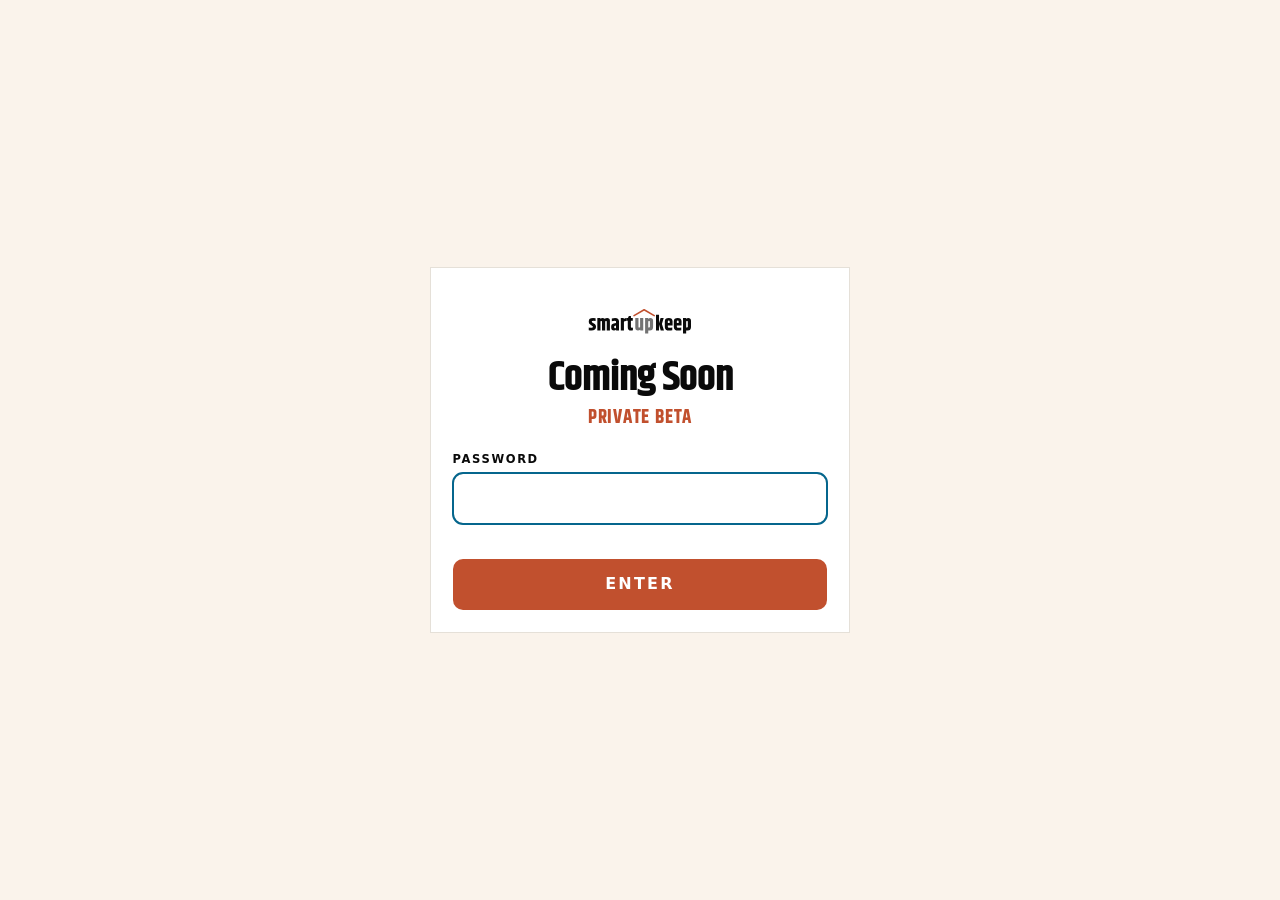
==== index.html @ 94b96598 "Home v2: bigger logo and hero thumb, search removed (future My Home), Welcome Offer pill on selected" ====
<!doctype html>
<html lang="en">
<head>
<link rel="apple-touch-icon" href="./apple-touch-icon.png?v=1"><link rel="icon" type="image/png" sizes="192x192" href="./icon-192.png?v=1"><link rel="manifest" href="./manifest.webmanifest?v=1"><meta name="apple-mobile-web-app-title" content="Upkeep"><meta name="apple-mobile-web-app-capable" content="yes"><meta name="mobile-web-app-capable" content="yes"><meta name="apple-mobile-web-app-status-bar-style" content="default"><meta name="theme-color" content="#FFFFFF">
<meta charset="utf-8">
<script src="pricing-config.js?v=c21"></script><script src="gate.js?v=gate7"></script>
<noscript><style>body>*{display:none!important}</style></noscript>
<meta name="viewport" content="width=device-width, initial-scale=1, viewport-fit=cover">
<meta name="color-scheme" content="light only">
<meta name="robots" content="noindex,nofollow">
<meta property="og:title" content="Smart Upkeep - Private Beta">
<meta property="og:description" content="Smart Upkeep - Private Beta">
<meta property="og:image" content="assets/A-roof-chevron.svg?v=c6">
<meta property="og:type" content="website">
<meta name="twitter:card" content="summary">
<meta name="twitter:title" content="Smart Upkeep - Private Beta">
<meta name="twitter:description" content="Smart Upkeep - Private Beta">
<title>Review Build · Smart Upkeep - Private Beta</title>
<meta name="description" content="Smart Upkeep - Private Beta">
<link rel="preconnect" href="https://fonts.googleapis.com"><link rel="preconnect" href="https://fonts.gstatic.com" crossorigin>
<link href="https://fonts.googleapis.com/css2?family=Hind:wght@400;500;600&family=Khand:wght@500;600;700&display=swap" rel="stylesheet">
<link rel="stylesheet" href="assets/brand-tokens.css?v=v2b">
<link rel="stylesheet" href="styles.css?v=h2">
</head>
<body>
<header class="topbar"><span class="dash-back" aria-hidden="true"></span>
  <a href="#" class="brand mw-hover" id="logoHome" aria-label="Smart Upkeep home"><img src="assets/A-roof-chevron.svg?v=c6" alt="Smart Upkeep"></a>
  <span class="top-share"><span id="shareMsg" class="share-msg" role="status"></span><button id="shareBtn" class="btn btn-outline btn-share mw-hover" type="button">Share</button></span>
</header>
<main id="app" tabindex="-1"></main>
<footer class="foot">
</footer>

<div id="videoModal" class="modal" role="dialog" aria-modal="true" aria-label="Smart Upkeep explainer video" hidden>
  <div class="modal-inner">
    <button id="videoClose" class="modal-x mw-hover" type="button" aria-label="Close video">&times;</button>
    <video id="explainer" playsinline muted preload="metadata"></video>
    <p id="videoStartAt" class="start-at video-start-at">Membership Starting at $99/Month</p>
    <div class="modal-actions">
      <button id="unmuteBtn" class="btn btn-outline mw-hover" type="button">Unmute</button>
      <button id="skipBtn" class="btn btn-primary mw-hover" type="button">Skip Video</button>
    </div>
  </div>
</div>
<script src="icons.js?v=c7"></script>
<script src="submit.js?v=r1"></script><script src="app.js?v=h2"></script>
<script src="ptr.js" defer></script>
</body>
</html>
---- assets/brand-tokens.css ----
/* Smart Upkeep brand tokens (V.2: Deck 4 pure white base, one small accent per screen) — Style Swipe rebrand (Oct 12 2026)
   Tags: clear, system-like, warm, lively, multi-accent, visual, guided, easy.
   Light mode only. Micro-dose accents on white/cream — never full-color blocks. */
:root {
  --mw-background: #ffffff;
  --mw-cream: #F7F7F7;
  --mw-cream-sel: #F0F0F0;
  --mw-open: #ffffff;
  --mw-foreground: #0a0a0a;
  --mw-muted-text: #525252;

  --mw-terracotta: #C1502E;
  --mw-terracotta-deep: #A8431F;
  --mw-lagoon: #05668D;
  --mw-lagoon-tint: #00A6A6;
  --mw-jungle: #0B6E4F;
  --mw-saffron: #D4A017;

  --mw-primary: var(--mw-terracotta);
  --mw-primary-foreground: #ffffff;
  --mw-secondary: var(--mw-cream);
  --mw-accent: var(--mw-lagoon);
  --mw-success: var(--mw-jungle);
  --mw-border: #e5e5e5;
  --mw-dark-surface: #0a0a0a;

  --mw-font-heading: "Khand", sans-serif;
  --mw-font-body: "Hind", system-ui, sans-serif;
  --mw-radius: 0.625rem;
  --mw-tracking-label: 0.1em;
  --mw-ease: cubic-bezier(.2,.8,.2,1);
  --mw-dur: 180ms;
  color-scheme: light;
}
.mw-hover { transition: transform var(--mw-dur) var(--mw-ease), box-shadow var(--mw-dur) var(--mw-ease), background-color var(--mw-dur) var(--mw-ease), border-color var(--mw-dur) var(--mw-ease), color var(--mw-dur) var(--mw-ease); }
.mw-hover:hover, .mw-hover:focus-visible { transform: translateY(-1px) scale(1.03); box-shadow: 0 6px 18px rgba(10,10,10,.12); }
.mw-hover:active { transform: scale(.98); }
@media (prefers-reduced-motion: reduce) { .mw-hover, .mw-hover:hover { transition: none; transform: none; } }
---- styles.css ----
*{box-sizing:border-box}
html{-webkit-text-size-adjust:100%}
body{margin:0;background:#fff;color:var(--mw-foreground);font-family:var(--mw-font-body);font-size:17px;line-height:1.55;overflow-x:hidden}
img,video,canvas{max-width:100%}
h1,h2,h3{font-family:var(--mw-font-heading);font-weight:700;line-height:1.08;letter-spacing:-.01em;margin:0 0 .5rem}
h1{font-size:clamp(2.1rem,7vw,3.4rem)} h2{font-size:clamp(1.6rem,5vw,2.3rem)} h3{font-size:1.35rem}
p{margin:0 0 1rem}
a{color:inherit}
.topbar{position:sticky;top:0;z-index:20;display:flex;align-items:center;justify-content:space-between;gap:.75rem;padding:.5rem 1rem;background:rgba(255,255,255,.96);border-bottom:1px solid var(--mw-border)}
.brand{display:block;border-radius:8px}.brand img{height:44px;width:auto;display:block}
.tag{font-size:.7rem;text-transform:uppercase;letter-spacing:var(--mw-tracking-label);border:1px solid var(--mw-border);background:var(--mw-secondary);padding:.25rem .55rem;border-radius:999px;color:#525252;white-space:nowrap}
main{max-width:760px;margin:0 auto;padding:1.25rem 1.1rem 2rem;outline:none}
main.wide{max-width:1100px}
.btn{display:inline-flex;align-items:center;justify-content:center;gap:.5rem;min-height:48px;padding:.85rem 1.6rem;font-family:var(--mw-font-body);font-weight:600;font-size:.88rem;text-transform:uppercase;letter-spacing:var(--mw-tracking-label);border:2px solid var(--mw-primary);border-radius:0;cursor:pointer;text-decoration:none;background:transparent;color:var(--mw-primary)}
.btn-primary{background:var(--mw-terracotta);color:#fff;border-color:var(--mw-terracotta)}
.btn-primary:hover{background:var(--mw-terracotta-deep);border-color:var(--mw-terracotta-deep)}
.btn-outline:hover{background:var(--mw-secondary)}
.btn-big{width:100%;min-height:62px;font-size:1.05rem}
.btn[disabled]{opacity:.45;cursor:not-allowed;transform:none!important;box-shadow:none!important}
.btn-row{display:flex;flex-wrap:wrap;gap:.75rem;margin-top:1.25rem}
.btn-row .btn{flex:1 1 220px}
.link{background:none;border:0;padding:.4rem 0;font:inherit;font-size:.85rem;text-transform:uppercase;letter-spacing:var(--mw-tracking-label);font-weight:600;border-bottom:1px solid rgba(168,67,31,.45);cursor:pointer;min-height:44px;color:var(--mw-terracotta-deep)}
.link:hover{border-bottom-color:var(--mw-terracotta-deep);color:var(--mw-terracotta)}
.back{display:inline-flex;align-items:center;gap:.35rem;margin-bottom:.75rem}
.eyebrow{font-size:.78rem;text-transform:uppercase;letter-spacing:var(--mw-tracking-label);color:var(--mw-muted-text);font-weight:600;margin-bottom:.35rem}
.muted{color:var(--mw-muted-text)} .small{font-size:.88rem}
.card{border:1px solid var(--mw-border);border-radius:.85rem;padding:1.15rem;background:#fff;box-shadow:0 1px 3px rgba(10,10,10,.05)}
.stack>*+*{margin-top:1rem}
.hero{padding:1rem 0 .5rem}
.hero .lead{font-size:1.12rem;color:#262626}
.lines{display:grid;gap:.75rem;margin:1.25rem 0}
.line{display:flex;gap:.8rem;align-items:flex-start}
.line .ico{flex:0 0 38px;height:38px;border-radius:50%;background:var(--mw-secondary);display:grid;place-items:center;font-size:1.05rem}
.line h3{font-size:1.25rem;margin:0}
.watch{margin:.25rem 0 1rem}
details.acc{border:1px solid var(--mw-border);border-radius:.75rem;margin-top:.6rem;background:#fff}
details.acc summary{list-style:none;cursor:pointer;padding:1rem 1.1rem;font-family:var(--mw-font-heading);font-weight:700;font-size:1.25rem;display:flex;justify-content:space-between;align-items:center;min-height:48px}
details.acc summary::-webkit-details-marker{display:none}
details.acc summary::after{content:"+";font-size:1.5rem;transition:transform .18s}
details.acc[open] summary::after{transform:rotate(45deg)}
details.acc .acc-body{padding:0 1.1rem 1rem}
details:not([open])>.acc-body,details:not([open])>.warn-body,details:not([open])>.hm-offer-body{display:none}
.warn-drop>summary{list-style:none;cursor:pointer;min-height:44px;display:flex;align-items:center}
.warn-drop>summary::-webkit-details-marker{display:none}
.mi-draft{margin-top:.5rem;border:0}
.mi-draft>summary{font:600 .78rem var(--mw-font-body);text-transform:uppercase;letter-spacing:.08em;color:#5c4a00;border:1px solid #e8d48a;background:#fff;padding:.25rem .6rem;min-height:44px}
.mi-draft .warn-body{padding:.45rem 0 0}
.steps{display:grid;gap:.75rem;margin:1rem 0 1.25rem;padding:0;list-style:none}
.steps li{display:flex;gap:1rem;align-items:center}
.num{flex:0 0 46px;height:46px;border:2px solid var(--mw-primary);display:grid;place-items:center;font-family:var(--mw-font-heading);font-weight:700;font-size:1.4rem}
.progress{height:8px;background:var(--mw-secondary);border-radius:99px;overflow:hidden;margin:.25rem 0 1.25rem}
.progress>div{height:100%;background:var(--mw-lagoon);transition:width .25s}
.opts{display:grid;gap:.6rem;grid-template-columns:1fr}
@media(min-width:600px){.opts.two{grid-template-columns:1fr 1fr}}
.opt{display:flex;align-items:center;gap:.75rem;width:100%;min-height:56px;padding:.8rem 1rem;border:1.5px solid var(--mw-border);border-radius:.75rem;background:#fff;font:inherit;font-size:1.02rem;text-align:left;cursor:pointer;color:inherit}
.opt:hover{border-color:#a3a3a3}
.opt.sel{border-color:var(--mw-primary);background:var(--mw-secondary);box-shadow:inset 0 0 0 1px var(--mw-primary)}
.opt .chk{flex:0 0 22px;height:22px;border:2px solid #a3a3a3;border-radius:5px;display:grid;place-items:center;font-size:.8rem}
.opt.sel .chk{background:var(--mw-jungle);border-color:var(--mw-jungle);color:#fff}
.opt.unsure{border-style:dashed;color:#404040}
label.fl{display:block;font-weight:600;font-size:.9rem;margin:.9rem 0 .3rem}
input[type=text],input[type=email],input[type=tel],input[type=date],select,textarea{width:100%;min-height:50px;padding:.7rem .85rem;border:1.5px solid var(--mw-border);border-radius:.6rem;font:inherit;background:#fff;color:inherit}
input:focus,select:focus,textarea:focus{outline:2px solid var(--mw-primary);outline-offset:1px}
.err{color:#b91c1c;font-size:.9rem;min-height:1.2em;margin-top:.4rem}
.sub-q{margin-top:1rem}
.photos{display:grid;gap:.9rem;grid-template-columns:1fr}
@media(min-width:700px){.photos{grid-template-columns:1fr 1fr}}
.pcard h3{margin-bottom:.2rem}
.pcard .prev{display:flex;flex-wrap:wrap;gap:.4rem;margin-top:.6rem}
.pcard .prev img{width:76px;height:76px;object-fit:cover;border-radius:.5rem;border:1px solid var(--mw-border)}
.pcard input[type=file]{display:none}
.done-badge{display:inline-block;font-size:.75rem;text-transform:uppercase;letter-spacing:.08em;background:transparent;border:1px solid var(--mw-jungle);color:var(--mw-jungle);padding:.15rem .5rem;border-radius:99px;margin-left:.4rem;font-weight:700}
.notice{border:1.5px solid #d4d4d4;border-left:5px solid var(--mw-lagoon);background:#fafafa;border-radius:.6rem;padding:.9rem 1rem;font-size:.95rem}
.tiers{display:grid;gap:1rem;grid-template-columns:1fr;margin:1rem 0}
@media(min-width:760px){.tiers{grid-template-columns:1fr 1fr}}
@media(min-width:1100px){.tiers{grid-template-columns:1fr 1fr 1fr}}
.tier{position:relative;display:flex;flex-direction:column;cursor:pointer;border-width:1.5px}
.tier.sel{border-color:var(--mw-primary);box-shadow:0 0 0 2px var(--mw-primary)}
.tier .ribbon{position:absolute;top:-12px;left:1rem;background:var(--mw-saffron);color:#0a0a0a;font-size:.7rem;letter-spacing:.1em;text-transform:uppercase;padding:.2rem .6rem;font-weight:700}
.price{font-family:var(--mw-font-heading);font-weight:700;font-size:2.6rem;line-height:1}
.price small{font-size:1.1rem;color:var(--mw-muted-text)}
.price-bill{font-size:.85rem;color:var(--mw-muted-text);margin:.35rem 0 .55rem;line-height:1.35}
.opt .price{font-size:1.85rem;letter-spacing:-.5px;margin:.3rem 0 .1rem}
.opt .price small{font-size:.95rem}
.opt .price-bill{margin:.1rem 0 0}
.summary-price .price{margin-top:.15rem}
.tier ul,.feat{padding-left:1.15rem;margin:.75rem 0 1rem}.tier li{margin:.2rem 0}
.tier .btn{margin-top:auto}
.summary{display:grid;gap:.4rem}.summary div{display:flex;justify-content:space-between;gap:1rem;border-bottom:1px solid var(--mw-border);padding:.35rem 0}
.summary div span:last-child{text-align:right;font-weight:600}
.legal{max-height:240px;overflow-y:auto;border:1px solid var(--mw-border);border-radius:.6rem;padding:1rem;background:#fafafa;font-size:.9rem}
.legal h4{margin:.6rem 0 .3rem;font-family:var(--mw-font-heading);font-size:1.1rem}
.draft{display:inline-block;background:#ffffff;border:1px solid #e8d48a;color:#5c4a00;font-size:.75rem;text-transform:uppercase;letter-spacing:.08em;padding:.15rem .5rem;border-radius:4px;margin-bottom:.5rem}
.checkrow{display:flex;gap:.7rem;align-items:flex-start;margin:.8rem 0;min-height:44px;cursor:pointer}
.checkrow input{width:24px;height:24px;flex:0 0 24px;margin-top:2px;accent-color:var(--mw-jungle)}
.sig-tabs{display:flex;gap:.5rem;margin:.4rem 0}
.sig-tabs button{flex:1}
.sigpad{width:100%;height:150px;border:1.5px dashed #a3a3a3;border-radius:.6rem;background:#fff;touch-action:none;display:block}
.typed-sig{font-family:"Brush Script MT","Segoe Script",cursive;font-size:1.6rem}
.paybox{opacity:.75}
.paybox .demo{font-weight:600;font-size:.9rem;background:var(--mw-secondary);border:1px solid var(--mw-border);padding:.6rem .8rem;border-radius:.5rem;margin-bottom:.5rem}
.paybox input{background:#f5f5f5;cursor:not-allowed}
.grid2{display:grid;gap:0 .75rem;grid-template-columns:1fr}
@media(min-width:600px){.grid2{grid-template-columns:1fr 1fr}}
.foot{text-align:center;padding:1rem 1rem 6.5rem;font-size:.85rem;color:var(--mw-muted-text);border-top:1px solid var(--mw-border)}
.foot a{color:var(--mw-muted-text);text-decoration:none;border-bottom:1px solid rgba(115,115,115,.4);display:inline-block;padding:.2rem 0}
.foot a:hover{color:#0a0a0a}
.sharebar{position:fixed;left:0;right:0;bottom:0;z-index:30;display:flex;justify-content:center;align-items:center;gap:.75rem;padding:.6rem 1rem calc(.6rem + env(safe-area-inset-bottom));background:rgba(255,255,255,.96);border-top:1px solid var(--mw-border)}
.sharebar .btn{min-width:160px;background:#fff}
.share-msg{font-size:.85rem;color:#525252}
.modal{position:fixed;inset:0;z-index:100;background:rgba(245,245,245,.94);display:flex;align-items:center;justify-content:center;padding:1rem}
.modal[hidden]{display:none}
.modal-inner{position:relative;width:min(960px,100%);background:#fff;border:1px solid var(--mw-border);border-radius:1rem;padding:.75rem;box-shadow:0 20px 60px rgba(10,10,10,.18)}
.modal video{display:block;width:100%;max-height:72vh;border-radius:.6rem;background:#f5f5f5;object-fit:contain}
.modal-x{position:absolute;top:-14px;right:-10px;width:48px;height:48px;border-radius:50%;border:2px solid var(--mw-primary);background:#fff;font-size:1.7rem;line-height:1;cursor:pointer;z-index:2;color:#0a0a0a}
.modal-actions{display:flex;gap:.6rem;margin-top:.75rem}.modal-actions .btn{flex:1}
@media(max-width:600px){.modal-inner{width:min(420px,100%)}.modal video{max-height:68vh}.modal-x{right:-4px}}
.check-big{width:72px;height:72px;border-radius:50%;border:3px solid var(--mw-jungle);color:var(--mw-jungle);display:grid;place-items:center;font-size:2.2rem;margin:.5rem 0 1rem}
.hide{display:none!important}
.modal-inner.portrait{width:min(460px,100%,calc(68vh * .5625 + 26px))}
.modal-inner.portrait video{max-height:68vh}

/* ===== Micro-dose color skin (Oct 12 2026): cream base, terracotta / lagoon / jungle accents ===== */
:root{
  --hg-ink:#0a0a0a;
  --hg-navy:#171717;
  --hg-mute:#525252;
  --hg-line:#e5e0d8;
  --hg-bg:#ffffff;
  --hg-soft:var(--mw-cream);
  --hg-cream:var(--mw-cream);
  --hg-cream-sel:#F0F0F0;
  --hg-open:#ffffff;
  --hg-accent:var(--mw-terracotta);
  --hg-ease:cubic-bezier(.2,.8,.2,1);
  color-scheme:light;
}
body{background:var(--hg-bg);color:var(--hg-ink);font-size:16px;-webkit-font-smoothing:antialiased}
.topbar{background:rgba(255,255,255,.96);backdrop-filter:blur(10px);-webkit-backdrop-filter:blur(10px);border-bottom:1px solid var(--hg-line);padding:calc(.45rem + env(safe-area-inset-top)) 1rem .45rem}
.brand{border-radius:0}.brand img{height:40px}
.tag{border-radius:0;background:#fff;border:1px solid var(--mw-lagoon);color:var(--mw-lagoon);font-weight:700;font-size:.66rem;letter-spacing:.12em}
main{padding:0 1rem 2rem}
h1{font-size:clamp(2.2rem,7vw,3rem);letter-spacing:-1px;line-height:1}
h2{letter-spacing:-.8px;line-height:1.05}
h3{letter-spacing:-.1px;line-height:1.15}
.eyebrow{font-weight:700;font-size:.7rem;letter-spacing:.2em;color:var(--mw-lagoon)}
.rule{width:36px;height:2px;background:var(--mw-terracotta);margin:.7rem 0 .8rem}
main>.eyebrow:first-of-type,main>.back+.eyebrow,main>.back+.progress+.eyebrow{margin-top:.25rem}
/* Cream hero band, full bleed — warm cream only, no big color blocks */
.hero{background:var(--hg-cream);border-bottom:1px solid var(--hg-line);margin:0 calc(50% - 50vw);padding:2rem calc(50vw - 50% + 0rem) 1.6rem}
.hero>*{max-width:728px;margin-left:auto;margin-right:auto}
.hero .lead{color:var(--hg-mute);font-size:1.05rem}
.back{margin-top:.75rem}
h3.grp{font-family:var(--mw-font-body);font-weight:700;font-size:.75rem;letter-spacing:.16em;text-transform:uppercase;color:var(--hg-ink);margin:1.9rem 0 .7rem;padding-bottom:.45rem;border-bottom:1px solid var(--hg-line)}
.card,.opt,details.acc,.legal,.notice,input[type=text],input[type=email],input[type=tel],input[type=date],select,textarea,.sigpad,.pcard .prev img,.modal-inner,.modal video,.paybox,.addon,.running{border-radius:0}
.card{border:1px solid var(--hg-line);box-shadow:none;background:#fff}
.lines{margin:0 0 1rem;gap:0}
.lines .line{margin-top:-1px;padding:.95rem 1rem}
.line .ico,.tile-ic{flex:0 0 40px;height:40px;border-radius:0;background:#fff;border:1px solid var(--mw-lagoon);color:var(--mw-lagoon);font-size:1.15rem}
.line h3{font-size:1.2rem}
.steps{gap:0}.steps li{margin-top:-1px}
.num{border:1px solid var(--mw-lagoon);color:var(--mw-lagoon);background:#fff;flex-basis:42px;height:42px;font-size:1.3rem}
details.acc{margin-top:-1px;border-color:var(--hg-line)}
details.acc summary{font-size:1.15rem;min-height:54px}
details.acc[open]{background:var(--hg-open)}
details.acc summary::after{content:"";width:9px;height:9px;border-right:2px solid var(--mw-lagoon);border-bottom:2px solid var(--mw-lagoon);transform:rotate(45deg) translateY(-3px);transition:transform .25s var(--hg-ease)}
details.acc[open] summary::after{transform:rotate(225deg) translateY(-1px)}
/* Buttons: terracotta primary, outlined secondary */
.btn{border:1px solid var(--hg-navy);font-weight:700;letter-spacing:.14em;font-size:.8rem;background:#fff;color:var(--hg-navy);min-height:48px}
.btn-primary{background:var(--mw-terracotta);border-color:var(--mw-terracotta);color:#fff}
.btn-primary:hover{background:var(--mw-terracotta-deep);border-color:var(--mw-terracotta-deep);color:#fff}
.btn-outline{background:#fff;border-color:var(--hg-navy);color:var(--hg-navy)}
.btn-outline:hover{background:var(--hg-cream-sel)}
.link{font-weight:700;letter-spacing:.14em;font-size:.76rem;color:var(--mw-terracotta-deep);border-bottom-color:rgba(168,67,31,.45)}
.link:hover{color:var(--mw-terracotta);border-bottom-color:var(--mw-terracotta)}
.foot a{color:var(--mw-terracotta-deep);border-bottom-color:rgba(168,67,31,.4)}
.foot a:hover{color:var(--mw-terracotta)}
/* Answer blocks */
.opt{border:1px solid var(--hg-line);min-height:56px}
.opt:hover{border-color:var(--mw-lagoon)}
.opt.sel{background:var(--hg-cream-sel);border-color:var(--mw-jungle);box-shadow:inset 0 0 0 1px var(--mw-jungle)}
.opt .chk{border-radius:0;border-width:1px;border-color:var(--hg-navy)}
.opt.sel .chk{background:var(--mw-jungle);border-color:var(--mw-jungle);color:#fff}
.opt.unsure{border-style:dashed;border-color:#a3a3a3}
.progress{height:3px;border-radius:0;background:var(--hg-line)}
.progress>div{background:var(--mw-lagoon)}
input[type=text],input[type=email],input[type=tel],input[type=date],select,textarea{border:1px solid #d4d4d4}
input:focus,select:focus,textarea:focus{outline:2px solid var(--mw-lagoon);outline-offset:-1px;border-color:var(--mw-lagoon)}
label.fl,p.fl{font-weight:700;font-size:.72rem;letter-spacing:.14em;text-transform:uppercase}
.notice{border:1px solid var(--hg-line);border-left:3px solid var(--mw-lagoon);background:#fff}
.err{color:var(--mw-terracotta-deep)}
.done-badge,.draft{border-radius:0;font-weight:700}
.done-badge{border:1px solid var(--mw-jungle);color:var(--mw-jungle);background:transparent}
.draft{background:var(--hg-cream-sel);border:1px solid #d4d4d4;color:#3f3a30}
/* Tiers */
.tier{border:1px solid var(--hg-line)}
.tier.sel{border-color:var(--mw-jungle);box-shadow:inset 0 0 0 1px var(--mw-jungle);background:var(--hg-open)}
.tier .ribbon{background:var(--mw-saffron);color:#0a0a0a;font-weight:700}
.price{font-size:2.8rem;letter-spacing:-1px;color:var(--hg-ink)}
.price-bill{color:var(--hg-mute)}
.opt .price{font-size:1.9rem;letter-spacing:-.6px}
.summary div{border-color:var(--hg-line)}
.legal{background:var(--hg-open)}
.check-big{border-radius:0;border:1px solid var(--mw-jungle);color:var(--mw-jungle);background:var(--hg-cream)}
/* Share bar + footer kept */
.sharebar{backdrop-filter:blur(12px);-webkit-backdrop-filter:blur(12px);background:rgba(255,255,255,.96)}
.sharebar .btn{min-width:150px}
.foot{background:#fff;font-size:.8rem}
.modal-x{border-radius:0;border:1px solid var(--hg-navy);background:#fff}
.modal{background:rgba(250,243,235,.94)}
@media(min-width:900px){.hero{padding-top:2.75rem;padding-bottom:2.2rem}.lines{display:grid;grid-template-columns:1fr 1fr;gap:0}.lines .line{margin-left:-1px}}
.hero .rule{margin-left:max(0px,calc(50% - 364px));margin-right:0}

/* Add-ons and detailed pricing */
.addons{margin:1.25rem 0 1.5rem}
.addons h3{font-family:var(--mw-font-heading);font-size:1.5rem;letter-spacing:-.5px;margin:0 0 .35rem}
.addons .lead-sm{color:var(--hg-mute);font-size:.95rem;margin:0 0 1rem}
.addon{display:flex;gap:.85rem;align-items:flex-start;padding:.85rem 1rem;border:1px solid var(--hg-line);background:#fff;margin-top:-1px;cursor:pointer;text-align:left;width:100%;font:inherit;color:inherit;min-height:56px}
.addon:hover{background:var(--hg-cream-sel)}
.addon.sel{background:var(--hg-open);box-shadow:inset 0 0 0 1px var(--mw-jungle)}
.addon .chk{flex:0 0 24px;width:24px;height:24px;border:1px solid var(--hg-navy);display:grid;place-items:center;margin-top:2px;font-size:.85rem}
.addon.sel .chk{background:var(--mw-jungle);border-color:var(--mw-jungle);color:#fff}
.addon .addon-body{flex:1;min-width:0}
.addon strong{display:block;font-size:1.05rem}
.addon .addon-desc{font-size:.9rem;color:var(--hg-mute);margin:.15rem 0}
.addon .addon-price{font-size:.9rem;font-weight:600;margin:0;color:var(--mw-lagoon)}
.addon .addon-price span{font-weight:500;color:var(--hg-mute)}
.running{margin:1rem 0 1.25rem;padding:1rem;border:1px solid var(--hg-line);background:var(--hg-cream)}
.running h3{margin:0 0 .5rem;font-size:1.15rem}
.detail-link{display:inline-block;margin:.15rem 0 .6rem;font-size:.78rem;font-weight:700;letter-spacing:.08em;text-transform:uppercase;background:none;border:0;border-bottom:1px solid rgba(168,67,31,.45);color:var(--mw-terracotta-deep);padding:.35rem 0;cursor:pointer;font-family:inherit;min-height:44px}
.detail-link:hover{color:var(--mw-terracotta);border-bottom-color:var(--mw-terracotta)}
#priceModal .modal-inner{width:min(560px,100%);max-height:min(86vh,720px);overflow:auto;padding:1.1rem 1.15rem 1.25rem;background:#fff}
#priceModal h2{margin:.2rem 0 .35rem;font-size:1.7rem}
#priceModal .bd-list{margin:.75rem 0;padding:0;list-style:none}
#priceModal .bd-list li{display:flex;justify-content:space-between;gap:1rem;padding:.4rem 0;border-bottom:1px solid var(--hg-line);font-size:.95rem}
#priceModal .bd-list li.total{font-weight:700;border-bottom:0;padding-top:.65rem;font-size:1.05rem}
#priceModal .bd-list li.sub{color:var(--hg-mute);font-size:.9rem}
#priceModal .est{display:inline-block;font-size:.68rem;font-weight:700;letter-spacing:.08em;text-transform:uppercase;border:1px solid var(--mw-lagoon);color:var(--mw-lagoon);background:transparent;padding:.1rem .35rem;margin-left:.35rem;vertical-align:middle}
#priceModal .bd-foot{margin-top:.75rem}
#priceModal .eyebrow{color:var(--mw-lagoon)}

/* Essentials + $99 start + a la carte */
.start-at{display:inline-block;margin:.35rem 0 .85rem;padding:.4rem .75rem;border:1px solid var(--mw-lagoon);color:var(--mw-lagoon);font-weight:700;font-size:.78rem;letter-spacing:.12em;text-transform:uppercase;background:#fff}
.hero .start-at{margin-top:.5rem}
.video-start-at{display:block;text-align:center;margin:.65rem 0 .25rem;width:100%}
.floor-note{font-size:.8rem;color:var(--mw-lagoon);font-weight:600;margin:.15rem 0 .35rem}
.alacarte-cta{margin:1.25rem 0;padding:1.15rem;border:1px dashed var(--mw-lagoon);background:var(--mw-cream)}
.alacarte-cta h3{margin:0 0 .35rem}
main.wide{max-width:1200px}
#priceModal .bd-list li span:last-child{white-space:nowrap}

/* Last-minute add-ons + cancellation policy */
.addons.last-minute{margin-top:1.5rem}
.addons.last-minute h3{color:var(--mw-lagoon)}
.lm-due{margin:.5rem 0 0;padding:.55rem .7rem;border:1px solid var(--mw-lagoon);background:#fff;font-size:.92rem}
.cancel-policy{margin:1rem 0;border-left:3px solid var(--mw-lagoon)}
.cancel-policy h3{margin-top:0}
.cancel-link-wrap{margin:.5rem 0 1rem}
.cancel-inline{margin:0 0 1rem}
.cancel-inline .cancel-policy{margin:0}

/* ===== Style Swipe rebrand 2 (Oct 12 2026): guided · visual · multi-accent ===== */
.step-rail{display:flex;align-items:center;justify-content:space-between;gap:.25rem;margin:.75rem 0 1.1rem;padding:.65rem .5rem;background:var(--mw-cream);border:1px solid var(--mw-border)}
.step-dot{flex:1;display:flex;flex-direction:column;align-items:center;gap:.25rem;min-width:0;opacity:.45}
.step-dot.on,.step-dot.done{opacity:1}
.step-ico{width:40px;height:40px;display:grid;place-items:center;border:1px solid var(--mw-lagoon);background:#fff;font-size:1.1rem;min-height:40px}
.step-dot.on .step-ico{border-color:var(--mw-terracotta);background:var(--mw-terracotta);color:#fff}
.step-dot.done .step-ico{border-color:var(--mw-jungle);background:var(--mw-jungle);color:#fff}
.step-lab{font-size:.62rem;font-weight:700;letter-spacing:.1em;text-transform:uppercase;color:var(--mw-muted-text);text-align:center;line-height:1.2}
.step-dot.on .step-lab{color:var(--mw-terracotta)}
.step-dot.done .step-lab{color:var(--mw-jungle)}
.step-join{flex:0 0 12px;height:2px;background:var(--mw-border);margin-bottom:1.1rem}
.step-dot.done + .step-join,.step-dot.on + .step-join{background:var(--mw-lagoon)}
@media(max-width:420px){.step-lab{font-size:.55rem}.step-ico{width:36px;height:36px;font-size:1rem}}

.svc-grid{display:grid;grid-template-columns:1fr 1fr;gap:0;margin:0 0 1.25rem}
@media(min-width:700px){.svc-grid{grid-template-columns:1fr 1fr 1fr}}
.svc-card{display:flex;flex-direction:column;gap:.25rem;padding:.9rem .85rem;margin-top:-1px;margin-left:-1px;min-height:110px}
.svc-card strong{font-family:var(--mw-font-heading);font-size:1.15rem;letter-spacing:-.3px}
.svc-ico{width:40px;height:40px;display:grid;place-items:center;border:1px solid;background:#fff;font-size:1.15rem;margin-bottom:.25rem}

.accent-0{border-color:var(--mw-terracotta)!important;color:var(--mw-terracotta)!important}
.accent-1{border-color:var(--mw-lagoon)!important;color:var(--mw-lagoon)!important}
.accent-2{border-color:var(--mw-saffron)!important;color:#8a6a0a!important;border-color:var(--mw-saffron)!important}
.accent-3{border-color:var(--mw-jungle)!important;color:var(--mw-jungle)!important}
.num.accent-0,.num.accent-1,.num.accent-2,.num.accent-3{background:#fff;font-size:1.25rem;border-width:1px}

.guide-steps .num{display:grid;place-items:center}
h3.grp{display:flex;align-items:center;gap:.5rem}
h3.grp::before{content:"";width:10px;height:10px;background:var(--mw-terracotta);flex:0 0 10px}
h3.grp:nth-of-type(2)::before{background:var(--mw-lagoon)}
h3.grp:nth-of-type(3)::before{background:var(--mw-saffron)}
.addons > h3{position:relative;padding-left:1rem}
.addons > h3::before{content:"";position:absolute;left:0;top:.35em;width:6px;height:1em;background:var(--mw-lagoon)}
.addons.last-minute > h3::before{background:var(--mw-saffron)}
.tier h2{display:flex;align-items:center;gap:.4rem}
.tier[data-tier="silver"] h2::before{content:"";width:8px;height:8px;background:var(--mw-lagoon)}
.tier[data-tier="gold"] h2::before{content:"";width:8px;height:8px;background:var(--mw-saffron)}
.tier[data-tier="platinum"] h2::before{content:"";width:8px;height:8px;background:var(--mw-jungle)}
.progress{height:4px}
.progress>div{background:linear-gradient(90deg,var(--mw-lagoon),var(--mw-lagoon-tint))}
.start-at{border-color:var(--mw-terracotta);color:var(--mw-terracotta)}
.rule{background:var(--mw-terracotta)}
.eyebrow{color:var(--mw-lagoon)}
.running{border-top:3px solid var(--mw-lagoon)}
.alacarte-cta{border-color:var(--mw-saffron);border-style:solid}
.alacarte-cta h3{color:var(--mw-terracotta-deep)}

/* Trust: Tap to Verify + Partner Vetting */
.visit-preview{margin:0 0 1rem}
.visit-preview h3{margin:.2rem 0 .4rem}
.visit-tasks{list-style:none;padding:0;margin:.75rem 0 0}
.visit-tasks li{display:flex;flex-wrap:wrap;gap:.75rem;align-items:center;justify-content:space-between;padding:.75rem 0;border-top:1px solid var(--mw-border)}
.visit-tasks li > div{display:flex;flex-direction:column;gap:.15rem;min-width:0;flex:1}
.task-kind{font-size:.75rem;font-weight:700;letter-spacing:.08em;text-transform:uppercase;color:var(--mw-lagoon)}
.verify-btn{min-height:44px;padding:.55rem .9rem;font-size:.72rem;flex:0 0 auto;text-decoration:none}
.vetting{margin:0 0 1.25rem}
.vet-list{list-style:none;padding:0;margin:.75rem 0 1rem}
.vet-list li{display:flex;gap:.75rem;align-items:flex-start;padding:.65rem 0;border-top:1px solid var(--mw-border)}
.vet-list li > div{display:flex;flex-direction:column;gap:.15rem}
.vet-ico{flex:0 0 28px;width:28px;height:28px;display:grid;place-items:center;border:1px solid;background:#fff;font-size:.85rem;margin-top:2px}
.mi-cancel{margin:1rem 0;border-left-color:var(--mw-terracotta)!important}
.mi-cancel strong{display:block;margin:.35rem 0 .4rem;font-size:1.02rem;text-transform:uppercase;letter-spacing:.02em}

/* Pre-launch password gate */
body.gate-locked > :not(#prelaunchGate){visibility:hidden!important}
.prelaunch-gate{position:fixed;inset:0;z-index:200;background:var(--mw-cream,#ffffff);display:flex;align-items:center;justify-content:center;padding:1.25rem;overflow:auto}
.prelaunch-inner{width:min(420px,100%);background:#fff;border:1px solid var(--mw-border,#e5e0d8);padding:1.75rem 1.35rem 1.4rem;text-align:center}
.prelaunch-logo{height:48px;width:auto;display:block;margin:0 auto .9rem}
.prelaunch-inner h1{margin:.15rem 0 .2rem;font-size:clamp(2rem,7vw,2.6rem)}
.prelaunch-sub{font-family:var(--mw-font-heading);font-weight:700;font-size:1.2rem;color:var(--mw-terracotta,#C1502E);letter-spacing:.04em;margin:0 0 .75rem;text-transform:uppercase}
.prelaunch-form{text-align:left;margin-top:1.1rem}
.prelaunch-form .btn{width:100%;margin-top:.75rem}
.prelaunch-foot{margin:1.1rem 0 0;text-align:center}

/* Welcome offers */
.welcome-offer{margin:1rem 0;border-left:3px solid var(--mw-saffron,#D4A017);background:#fff}
.welcome-offer h3{color:var(--mw-ink,#0a0a0a)}
.offer-list{margin:.4rem 0 .6rem;padding-left:1.1rem}
.offer-list li{margin:.35rem 0}
.offer-terms{margin-top:.85rem}
.price-save{margin:.25rem 0 0;font-size:.9rem;font-weight:600;color:var(--mw-jungle,#0B6E4F)}
.referral-card .ref-code{font-family:var(--mw-font-heading,Khand,sans-serif);font-size:clamp(1.6rem,5vw,2.2rem);font-weight:700;letter-spacing:.06em;margin:.5rem 0;color:var(--mw-lagoon,#05668D);text-align:center}
.referral-card .btn-row{justify-content:center}

/* Tech certification badges */
.tech-card{margin-top:1rem;background:var(--mw-cream)}
.tech-head{display:flex;align-items:center;gap:.75rem;margin-bottom:.4rem}
.tech-avatar{flex:0 0 48px;height:48px;border-radius:50%;background:#fff;border:2px solid var(--mw-lagoon);display:grid;place-items:center;font-family:var(--mw-font-heading);font-weight:700;color:var(--mw-lagoon)}
.cert-grp{margin:.9rem 0 .4rem;font-size:.88rem;font-weight:600;display:flex;align-items:center;gap:.5rem;flex-wrap:wrap}
.cert-tag{font-size:.7rem;text-transform:uppercase;letter-spacing:.08em;padding:.15rem .5rem;border-radius:99px;font-weight:700;border:1px solid}
.tag-verified{color:var(--mw-jungle);border-color:var(--mw-jungle)}
.tag-certified{color:#7a5c00;border-color:var(--mw-saffron);background:#fff}
.tag-licensed{color:var(--mw-lagoon);border-color:var(--mw-lagoon)}
.cert-row{display:flex;flex-wrap:wrap;gap:.45rem}
.cert-badge{display:inline-flex;align-items:center;gap:.35rem;min-height:40px;padding:.4rem .75rem;border:1.5px solid var(--mw-border);border-radius:99px;background:#fff;font:inherit;font-size:.85rem;font-weight:600;color:inherit;cursor:pointer;text-decoration:none;text-align:left}
.cert-ico{font-size:.8rem}
.cert-req .cert-ico{color:var(--mw-jungle)}
.cert-bonus{border-color:var(--mw-saffron)}
.cert-bonus .cert-ico{color:var(--mw-saffron)}
.cert-lic{border-color:var(--mw-lagoon);color:var(--mw-lagoon)}
.cert-badge.on{border-color:var(--mw-terracotta);box-shadow:inset 0 0 0 1px var(--mw-terracotta)}
.cert-explain{margin:.8rem 0 0;padding:.6rem .8rem;background:#fff;border-left:3px solid var(--mw-terracotta);border-radius:.4rem;min-height:2.4em}
.cert-line{margin:.2rem 0 .6rem}

/* ---------- Hand-drawn icon set ---------- */
.su-ico{width:2.6rem;height:2.6rem;flex:none;fill:none;stroke:currentColor;stroke-width:2.1;stroke-linecap:round;stroke-linejoin:round;color:#1f1b17;overflow:visible}
.su-ico .f-t{fill:#C1502E;stroke:#1f1b17}.su-ico .f-l{fill:#05668D;stroke:#1f1b17}.su-ico .f-s{fill:#D4A017;stroke:#1f1b17}.su-ico .f-j{stroke:#0B6E4F}
.su-ico path.f-j:not([fill=none]){fill:none}
.su-ico.sm{width:1.6rem;height:1.6rem;stroke-width:2.4}.su-ico.xs{width:1.25rem;height:1.25rem;stroke-width:2.6}
.anim-flame{transform-origin:24px 34px;animation:su-flick 1.4s ease-in-out infinite}
.anim-spin{animation:su-spin 2.4s linear infinite}
.anim-drip{animation:su-drip 2s ease-in infinite}
.anim-puff{animation:su-puff 2.6s ease-out infinite;transform-origin:center}
.anim-blink{animation:su-blink 2.2s steps(1) infinite}
.anim-ring{animation:su-ring 3s ease-in-out infinite}
@keyframes su-flick{0%,100%{transform:scale(1,1)}30%{transform:scale(.92,1.08) skewX(2deg)}60%{transform:scale(1.05,.94) skewX(-2deg)}}
@keyframes su-spin{to{transform:rotate(360deg)}}
@keyframes su-drip{0%,30%{transform:translateY(-3px);opacity:0}50%{opacity:1}100%{transform:translateY(3px);opacity:0}}
@keyframes su-puff{0%{transform:translate(-3px,3px) scale(.7);opacity:0}40%{opacity:1}100%{transform:translate(3px,-3px) scale(1.15);opacity:0}}
@keyframes su-blink{0%,70%{opacity:1}71%,100%{opacity:.25}}
@keyframes su-ring{0%,80%,100%{opacity:0}85%,95%{opacity:1}}
@media (prefers-reduced-motion:reduce){.su-ico *{animation:none!important;opacity:1!important;transform:none!important}}

/* ---------- Home: phone-first shopping-app layout ---------- */
body.on-home{background:#ffffff}
body.on-home main{max-width:1180px;padding:0 1rem 9.5rem}
body.on-home .sharebar{position:static;background:transparent;border:0;padding:0 1rem 1rem}
body.on-home .foot{padding-bottom:8.5rem}
.hm h1{font-size:clamp(1.9rem,6vw,2.7rem);margin:.2rem 0 .2rem;line-height:1.05}
.hm h2{font-family:var(--mw-font-heading);font-weight:700;font-size:1.35rem;margin:0}
.hm-search{position:relative;z-index:25;margin:.5rem 0 0;padding:0;background:#ffffff;display:flex;align-items:center}
.hm-search .su-ico{position:absolute;left:.9rem;color:#525252}
.hm-search input{width:100%;min-height:46px;padding:.6rem .9rem .6rem 2.6rem;border:1px solid var(--mw-border);background:#fff;font:inherit;font-size:1rem;border-radius:999px!important}
.hm-search input:focus{outline:2px solid #05668D;outline-offset:1px}
.hm-results{position:absolute;left:0;right:0;top:100%;margin:0;padding:.3rem 0;list-style:none;background:#fff;border:1px solid var(--mw-border);box-shadow:0 8px 24px rgba(10,10,10,.1)}
.hm-results button{width:100%;text-align:left;background:none;border:0;padding:.6rem .9rem;font:inherit;cursor:pointer}
.hm-results button:hover{background:var(--mw-cream)}
.hm-hero{display:grid;gap:1rem;background:#fff;border:1px solid var(--mw-border);padding:1rem;margin-top:.4rem}
.hm-thumb{position:relative;display:block;padding:0;border:0;background:#f5f0ea;cursor:pointer;aspect-ratio:16/9;overflow:hidden}
.hm-thumb img,.hm-thumb video{width:100%;height:100%;object-fit:cover;display:block;pointer-events:none}
.hm-expand{position:absolute;left:.5rem;bottom:.5rem;width:1.9rem;height:1.9rem;display:flex;align-items:center;justify-content:center;background:rgba(255,255,255,.92);border-radius:50%}
.hm-expand svg{width:.9rem;height:.9rem}
.hm-thumb .hm-play{position:absolute;left:50%;top:50%;width:4rem;height:4rem;transform:translate(-50%,-50%);background:rgba(255,255,255,.92);border-radius:50%}
.hm-dur{position:absolute;right:.5rem;bottom:.5rem;background:rgba(10,10,10,.75);color:#fff;font-size:.78rem;padding:.05rem .4rem}
.hm-sub{margin:0 0 .4rem;color:var(--mw-muted-text)}
.hm-hero .start-at{margin:.2rem 0 .6rem;text-align:left}
.hm-deal{display:flex;align-items:center;gap:.5rem;width:100%;text-align:left;font:inherit;font-size:.92rem;background:#ffffff;border:1px solid #ecd9a0;border-left:4px solid #D4A017;padding:.55rem .7rem;cursor:pointer}
.hm-deal .draft{margin-left:auto;font-size:.65rem}
.hm-cta-inline{margin-top:.8rem}
.hm-row{margin-top:1.4rem}
.hm-row-h{display:flex;justify-content:space-between;align-items:baseline;margin-bottom:.5rem}
.hm-row-h .link{background:none;border:0;color:#05668D;font:600 .9rem var(--mw-font-body);cursor:pointer;padding:.3rem 0}
.hm-scroll{display:flex;gap:.7rem;overflow-x:auto;scroll-snap-type:x mandatory;margin:0 -1rem;padding:.2rem 1rem .6rem;scrollbar-width:none}
.hm-scroll::-webkit-scrollbar{display:none}
.hm-card{flex:0 0 40%;min-width:140px;scroll-snap-align:start;display:flex;flex-direction:column;gap:.15rem;padding:.9rem;background:#fff}
.hm-card strong{font-family:var(--mw-font-heading);font-size:1.1rem;line-height:1.15;margin-top:.35rem}
.hm-plan{flex-basis:62%}
.hm-plan.rec{border-color:#D4A017;box-shadow:inset 0 3px 0 #D4A017}
.hm-price{margin-top:auto;padding-top:.4rem;font-weight:600;color:#0B6E4F}
.hm-plan .link{align-self:flex-start;background:none;border:0;padding:.2rem 0;color:#05668D;font:600 .85rem var(--mw-font-body);cursor:pointer}
.hm-badge{display:inline-block;margin-right:.4rem;font-size:.68rem;text-transform:uppercase;letter-spacing:.08em;background:#D4A017;color:#0a0a0a;padding:.05rem .35rem}
.hm-accs{margin-top:1.6rem}
.hm-accs h2{margin-bottom:.4rem}
.hm-acc summary{gap:.7rem;justify-content:flex-start}
.hm-acc summary span{flex:1}
.hm-acc .acc-body{overflow:hidden;transition:height .28s ease}
.hm-list{margin:0 0 .6rem;padding-left:1.15rem}.hm-list li{margin:.2rem 0}
.hm-feature{display:flex;gap:.7rem;align-items:flex-start;background:var(--mw-cream);padding:.7rem;margin:.4rem 0}
.hm-feature div{display:flex;flex-direction:column}
.hm-prices{list-style:none;margin:0 0 .6rem;padding:0}
.hm-prices li{display:flex;align-items:center;gap:.5rem;padding:.4rem 0;border-bottom:1px solid var(--mw-border)}
.hm-prices span{flex:1}.hm-prices b{font-weight:600;color:#0B6E4F;white-space:nowrap}
.hm-sticky{position:fixed;left:0;right:0;bottom:calc(60px + env(safe-area-inset-bottom));z-index:31;padding:.5rem 1rem;background:rgba(250,243,235,.96);border-top:1px solid var(--mw-border)}
.hm-sticky .btn{max-width:520px;margin:0 auto;display:flex;min-height:52px}
.hm-tabs{position:fixed;left:0;right:0;bottom:0;z-index:32;display:flex;background:#fff;border-top:1px solid var(--mw-border);padding-bottom:env(safe-area-inset-bottom)}
.hm-tabs button{flex:1;display:flex;flex-direction:column;align-items:center;gap:.1rem;height:60px;justify-content:center;background:none;border:0;font:500 .72rem var(--mw-font-body);color:#525252;cursor:pointer;border-top:3px solid transparent}
.hm-tabs button.on{color:#C1502E;border-top-color:#C1502E}
.hm-tabs button.on .su-ico{color:#C1502E}
.hm-toast{position:fixed;left:50%;bottom:140px;transform:translateX(-50%);z-index:40;background:#0a0a0a;color:#fff;padding:.5rem 1rem;font-size:.9rem}
@media(min-width:700px){
  .hm-hero{grid-template-columns:1.1fr 1fr;align-items:center;padding:1.25rem}
  .hm-card{flex-basis:30%}.hm-plan{flex-basis:40%}
}
@media(min-width:1100px){
  .hm-scroll{display:grid;grid-template-columns:repeat(4,1fr);overflow:visible;margin:0;padding:.2rem 0 .6rem}
  #row-plans .hm-scroll{grid-template-columns:repeat(3,1fr)}
  .hm-accs{display:grid;grid-template-columns:1fr 1fr;column-gap:1.2rem;align-items:start}
  .hm-accs h2{grid-column:1/-1}
  .hm-accs details.acc{margin-top:.6rem}
  .hm-sticky{display:none}
  .hm-tabs{left:50%;right:auto;transform:translateX(-50%);width:min(560px,90vw);bottom:1rem;border:1px solid var(--mw-border);box-shadow:0 8px 24px rgba(10,10,10,.1)}
  body.on-home main{padding-bottom:6.5rem}body.on-home .foot{padding-bottom:6rem}
}
body.on-home .topbar{position:static;background:#ffffff;border-bottom:0;backdrop-filter:none;-webkit-backdrop-filter:none}
.hm-sticky{transition:transform .2s ease,opacity .2s}.hm-sticky.off{transform:translateY(120%);opacity:0;pointer-events:none}

/* ===== Condensed layout (Oct 12 2026): less scrolling on phones ===== */
.price-strip{display:grid;gap:.35rem;margin:.4rem 0 .3rem}
.ps-row{display:grid;grid-template-columns:minmax(0,1fr);gap:.15rem;width:100%;min-height:64px;padding:.5rem .7rem;background:#fff;border:1px solid var(--mw-border);border-left:4px solid var(--mw-lagoon);font:inherit;color:inherit;cursor:pointer;text-align:left}
.ps-row.rec{border-left-color:#D4A017;background:#ffffff}
.ps-row.sel{border-color:var(--mw-jungle);border-left-color:var(--mw-jungle);box-shadow:inset 0 0 0 1px var(--mw-jungle)}
.ps-head{display:flex;align-items:center;gap:.45rem}
.ps-pop{background:#D4A017;color:#0a0a0a;font-size:.62rem;font-weight:700;letter-spacing:.08em;text-transform:uppercase;padding:.05rem .35rem}
.ps-name{font-family:var(--mw-font-heading);font-weight:700;font-size:1.25rem;line-height:1}
.ps-amt{margin-left:auto;font-family:var(--mw-font-heading);font-weight:700;font-size:1.45rem;line-height:1;color:var(--mw-jungle)}
.ps-amt small{font-size:.8rem;font-family:var(--mw-font-body);color:var(--mw-muted-text)}
.ps-pts{display:flex;flex-wrap:wrap;gap:.1rem .7rem;font-size:.86rem;color:#3f3a30;line-height:1.3}
.ps-pts span::before{content:"\2713\00a0";color:var(--mw-jungle);font-weight:700}
@media(min-width:700px){.price-strip{grid-template-columns:repeat(auto-fit,minmax(0,1fr))}.ps-pts{flex-direction:column}}
@media(min-width:1100px){.tiers.n2{grid-template-columns:1fr 1fr}}
.q-sub{margin:.2rem 0 .4rem}
.tier-feats summary{cursor:pointer;min-height:40px;display:flex;align-items:center;font-weight:600;font-size:.9rem;color:#05668D}
.tier-feats ul{margin:.2rem 0 .6rem}
@media(min-width:1100px){.tier-feats summary{display:none}.tier-feats>ul{display:block}}
@media(max-width:600px){
  body{font-size:15px;line-height:1.45}
  main{padding:0 .85rem 1.25rem}
  .topbar{padding:calc(.3rem + env(safe-area-inset-top)) .85rem .3rem}
  .topbar .brand img{height:32px}
  .back{margin:.3rem 0 .3rem;min-height:40px}
  h1{font-size:1.85rem;margin:0 0 .3rem}
  h2{font-size:1.4rem}
  h3{font-size:1.15rem;margin-bottom:.3rem}
  p{margin:.35rem 0}
  .eyebrow{margin:.2rem 0}
  .card{padding:.75rem}
  .notice{padding:.6rem .75rem;font-size:.9rem}
  .step-rail{margin:.35rem 0 .5rem;padding:.35rem .4rem}
  .step-ico{width:30px;height:30px;min-height:30px}
  .step-join{margin-bottom:.9rem}
  .tiers{gap:.7rem;margin:.5rem 0}
  .tier .ribbon{top:-9px}
  .price{font-size:2rem}
  .tier .btn{min-height:44px;padding:.5rem 1rem}
  .btn{min-height:44px;padding:.55rem 1.1rem}
  .btn-big{min-height:48px}
  .detail-link{min-height:40px;margin:0}
  .addons{margin:.75rem 0}
  .addons .lead-sm{font-size:.9rem;margin:0 0 .5rem}
  .addon{padding:.45rem .65rem;min-height:44px;gap:.6rem}
  .addon strong{font-size:.98rem}
  .addon .addon-desc{font-size:.86rem;margin:0}
  .addon .addon-price{font-size:.86rem}
  .running,.alacarte-cta{margin:.75rem 0;padding:.75rem}
  details.acc summary{padding:.55rem .8rem;min-height:44px;font-size:1.05rem}
  details.acc .acc-body{padding:0 .8rem .7rem}
  .opts{gap:.5rem}
  .opt{padding:.65rem .75rem}
  .svc-grid{grid-template-columns:repeat(3,1fr);margin-bottom:.75rem}
  .svc-card{min-height:84px;padding:.55rem .45rem;gap:.1rem}
  .svc-card strong{font-size:.98rem}
  .svc-ico{width:32px;height:32px;margin-bottom:.1rem}
  .photos{gap:.6rem}
  .foot{padding:.6rem 1rem}
  .sharebar{padding:.45rem .85rem}
  /* home */
  .hm h1{font-size:1.75rem}
  .hm-search{padding:0;margin:.45rem 0 0}
  .hm-search input{min-height:42px}
  .hm-hero{grid-template-columns:42% 1fr;gap:.65rem;padding:.6rem;align-items:start}
  .hm-hero{row-gap:.35rem}
  .hm-hero-txt{display:contents}
  .hm-hero .hm-thumb{grid-column:1;grid-row:1/span 3;align-self:start}
  .hm-hero h1,.hm-sub,.hm-hero .start-at{grid-column:2;margin:0}
  .hm-hero .start-at{font-size:.7rem;padding:.3rem .45rem;letter-spacing:.06em;justify-self:start}
  .hm-deal,.hm-cta-inline{grid-column:1/-1}
  .hm-cta-inline{margin-top:.1rem}
  .hm-thumb .hm-play{width:2.6rem;height:2.6rem}
  .hm-row{margin-top:.8rem}
  .hm-row-h{margin-bottom:.25rem}
  .hm-scroll{gap:.45rem;margin:0 -.85rem;padding:.15rem .85rem .35rem}
  .hm-card{flex-basis:30%;min-width:108px;padding:.55rem;gap:.05rem}
  .hm-card strong{font-size:1rem;margin-top:.15rem}
  .hm-card .su-ico{width:2rem;height:2rem}
  .hm-plan{flex-basis:44%}
  .hm-accs{margin-top:.9rem}
  .hm-feature{padding:.5rem;margin:.3rem 0}
  .hm-prices li{padding:.25rem 0}
  body.on-home main{padding:0 .85rem 8.5rem}
  body.on-home .foot{padding-bottom:8rem}
}
/* Final pop-up offer */
.fo-wrap{position:fixed;inset:0;z-index:70;background:rgba(250,243,235,.92);display:flex;align-items:flex-end;justify-content:center;padding:0}
@media(min-width:760px){.fo-wrap{align-items:center}}
.fo-card{width:min(480px,100%);background:#fff;border:1px solid var(--mw-border);border-top:4px solid #D4A017;padding:1rem 1rem 1.1rem;box-shadow:0 -8px 24px rgba(10,10,10,.12)}
.fo-head{display:flex;gap:.75rem;align-items:flex-start}
.fo-head h3{margin:0 0 .2rem}
.fo-desc{margin:0 0 .25rem;font-size:.95rem;color:var(--mw-muted-text)}
.fo-btns{display:grid;grid-template-columns:1fr 1fr;gap:.5rem;margin-top:.9rem}
/* Extras sheet */
.xt-entry{display:flex;align-items:center;gap:.7rem;width:100%;min-height:56px;margin:.75rem 0;padding:.6rem .8rem;background:#fff;border:1px solid var(--mw-border);border-left:4px solid var(--mw-lagoon);font:inherit;color:inherit;text-align:left;cursor:pointer}
.xt-entry span{flex:1;display:flex;flex-direction:column}
.xt-entry strong{font-family:var(--mw-font-heading);font-size:1.2rem;line-height:1.1}
.xt-entry small{font-size:.85rem;color:var(--mw-muted-text)}
.xt-entry b{font-size:1.6rem;color:var(--mw-lagoon)}
.xt-sheet{position:fixed;inset:0;z-index:60;background:rgba(250,243,235,.9);display:flex;align-items:flex-end;justify-content:center}
.xt-sheet[hidden]{display:none}
.xt-inner{width:min(720px,100%);max-height:88vh;overflow:auto;background:#fff;border:1px solid var(--mw-border);padding:.8rem .85rem 1rem;box-shadow:0 -8px 24px rgba(10,10,10,.1)}
@media(min-width:760px){.xt-sheet{align-items:center}}
.xt-top{display:flex;justify-content:space-between;align-items:center;gap:.5rem}
.xt-top h3{margin:0}
.xt-top .modal-x{position:static;width:44px;height:44px}
.xt-inner .lead-sm{font-size:.88rem;color:var(--mw-muted-text);margin:.3rem 0 .5rem}
.xt-grid{display:grid;grid-template-columns:repeat(3,1fr);gap:.35rem}
@media(min-width:600px){.xt-grid{grid-template-columns:repeat(4,1fr)}}
.xt-tile{position:relative;display:flex;flex-direction:column;align-items:center;justify-content:flex-start;gap:.2rem;min-height:76px;padding:.45rem .25rem;background:#fff;border:1px solid var(--mw-border);font:inherit;font-size:.8rem;line-height:1.15;color:inherit;text-align:center;cursor:pointer}
.xt-tile.cur{border-color:var(--mw-lagoon);box-shadow:inset 0 0 0 1px var(--mw-lagoon)}
.xt-tile.sel{background:var(--hg-open,#ffffff)}
.xt-on{position:absolute;top:2px;right:4px;font-style:normal;color:var(--mw-jungle);font-weight:700}
.xt-detail{margin:.4rem 0 0}
.xt-detail .addon{margin:0}
.xt-done{width:100%;margin-top:.9rem}
body.xt-lock{overflow:hidden}

/* ===== V.2 brand skin (Style Swipe Deck upkeep-4, Oct 13 2026): pure white, one small accent per screen, MW header ===== */
body,body.on-home,.hm-search,body.on-home .topbar{background:#fff}
.topbar{gap:.6rem;padding:.45rem 1rem}
.topbar .brand img{height:38px}
.by-mw{flex:1;font-size:.72rem;text-transform:uppercase;letter-spacing:var(--mw-tracking-label);color:var(--mw-muted-text);font-weight:600;white-space:nowrap}
.top-share{display:flex;align-items:center;gap:.5rem}
.btn-share{min-height:40px;padding:.4rem 1rem;font-size:.78rem;border-color:#0a0a0a;color:#0a0a0a;background:#fff}
.top-share .share-msg{font-size:.75rem;color:var(--mw-muted-text)}
.hm-badge{background:#fff;border:1px solid #0a0a0a;color:#0a0a0a}
/* Plan card */
.hm-plan.pc{border:1px solid var(--mw-border);border-top:5px solid var(--mw-terracotta);box-shadow:none;border-radius:.6rem;gap:.2rem}
.hm-plan.pc.rec{border-color:var(--mw-border);border-top-color:var(--mw-terracotta);box-shadow:0 4px 14px rgba(10,10,10,.08)}
.pc-top{display:flex;align-items:center;justify-content:space-between;gap:.4rem;flex-wrap:wrap}
.pc-top .hm-badge{margin:0}
.pc-name{font-size:1.35rem!important;margin:0!important}
.pc-price{display:flex;align-items:baseline;gap:.25rem;margin:.2rem 0 .1rem}
.pc-from,.pc-per{font-size:.85rem;color:var(--mw-muted-text);font-weight:600}
.pc-big{font-family:var(--mw-font-heading);font-weight:700;font-size:3rem;line-height:1;color:#0a0a0a}
.pc-inc{list-style:none;margin:.2rem 0 .4rem;padding:0;font-size:.85rem;line-height:1.35}
.pc-inc li{position:relative;padding-left:1.25rem;margin:.2rem 0}
.pc-inc li::before{content:"";position:absolute;left:.15rem;top:.25rem;width:.35rem;height:.65rem;border:solid #0a0a0a;border-width:0 2px 2px 0;transform:rotate(45deg)}
.pc-year{display:flex;align-items:center;gap:.4rem;flex-wrap:wrap;margin:.1rem 0 .3rem;font-size:.75rem;text-transform:uppercase;letter-spacing:.08em;font-weight:600;color:var(--mw-muted-text)}
.yv{display:inline-flex;gap:3px;flex-wrap:wrap}
.yv-dot{width:10px;height:10px;border-radius:50%;border:2px solid #0a0a0a}
.yv.many .yv-dot{width:7px;height:7px;border-width:1.5px}
.pc-year-n{color:#0a0a0a}
.hm-plan.pc .link{color:#0a0a0a}
/* Tech card */
.tech-wrap{margin-top:1rem}
.tech-card{margin-top:0;background:#fff;text-align:center;padding:1.4rem 1.1rem}
.tech-portrait{width:132px;height:132px;margin:.4rem auto .7rem;border-radius:50%;border:3px solid #0a0a0a;display:grid;place-items:center;background:#F7F7F7}
.tech-portrait-ico{width:84px;height:84px}
.tech-name{font-size:1.8rem;margin:0}
.tech-role{margin:0 0 .6rem}
.tech-rule{margin:.3rem 0 .9rem;font-size:.95rem}
.seal-row{display:grid;grid-template-columns:repeat(4,1fr);gap:.6rem .35rem;justify-items:center}
.seal{display:flex;flex-direction:column;align-items:center;gap:.3rem;background:none;border:0;padding:.2rem;font:inherit;cursor:pointer;color:inherit;max-width:88px}
.seal-ring{width:58px;height:58px;border-radius:50%;border:3px solid var(--mw-jungle);display:grid;place-items:center;background:#fff;box-shadow:inset 0 0 0 3px #fff,inset 0 0 0 4.5px var(--mw-jungle)}
.seal-bonus .seal-ring{border-color:var(--mw-saffron);box-shadow:inset 0 0 0 3px #fff,inset 0 0 0 4.5px var(--mw-saffron)}
.seal-lab{font-size:.7rem;line-height:1.15;font-weight:600}
.seal.on .seal-ring{transform:scale(1.08)}
.tech-card .cert-explain{text-align:left;margin:.9rem 0}
.verify-big{width:100%;min-height:62px;background:var(--mw-lagoon);border-color:var(--mw-lagoon);color:#fff;font-size:1.05rem}
.verify-big:hover{background:#04577a}
.verify-big .su-ico{stroke:#fff}
.verify-big.done{background:#fff;color:var(--mw-lagoon)}
.verify-big.done .su-ico{stroke:var(--mw-lagoon)}
.tech-van{display:flex;gap:.7rem;align-items:center;text-align:left;margin-top:1rem;padding-top:.9rem;border-top:1px solid var(--mw-border)}
.tech-van div{display:flex;flex-direction:column}
.verify-result{display:flex;gap:.6rem;align-items:flex-start;margin-top:.6rem;padding:.8rem 1rem;border:2px solid var(--mw-lagoon);border-radius:.6rem;background:#fff}
.verify-result[hidden]{display:none}
.verify-result div{display:flex;flex-direction:column}
@media(max-width:420px){.by-mw{font-size:.62rem;letter-spacing:.06em}.seal-ring{width:52px;height:52px}}
.pc-top{flex-direction:column;align-items:flex-start;gap:.25rem}
.pc-top .hm-badge{order:-1}
.pc-ph{visibility:hidden}
.hm-deal{background:#fff!important;border-color:var(--mw-border)!important;box-shadow:none!important}
.start-at{border-color:#0a0a0a!important;color:#0a0a0a!important}
.hm-row-h .link,.hm-acc .link{color:#0a0a0a;border-bottom-color:rgba(10,10,10,.35)}

/* Welcome offer tag in plans row */
.hm-offer-tag{margin:.1rem 0 .55rem}
.hm-offer-tag summary{display:inline-flex;align-items:center;gap:.35rem;list-style:none;cursor:pointer;border:1px solid var(--mw-terracotta);color:var(--mw-terracotta);background:#fff;border-radius:999px;padding:.18rem .65rem;font:600 .78rem var(--mw-font-body)}
.hm-offer-tag summary::-webkit-details-marker{display:none}
.hm-offer-tag summary::after{content:"";width:.4rem;height:.4rem;border-right:1.5px solid currentColor;border-bottom:1.5px solid currentColor;transform:rotate(45deg) translateY(-2px);margin-left:.15rem;transition:transform .2s}
.hm-offer-tag[open] summary::after{transform:rotate(-135deg) translateY(-1px)}
.hm-offer-tag .hm-offer-body{margin-top:.4rem;padding:.5rem .7rem;border-left:2px solid var(--mw-terracotta);max-width:30rem}
.hm-offer-tag .hm-offer-body p{margin:.1rem 0}
.retention{display:flex;gap:.5rem;align-items:flex-start;background:#fff;border:1px dashed var(--mw-border);border-radius:.6rem;padding:.6rem}
.su-ico.xs.ico-gift,.hm-list .ico-gift{width:22px;height:22px;vertical-align:middle;flex:0 0 22px}
details.cancel-policy.acc{padding:0}
details.cancel-policy.acc summary{justify-content:flex-start;gap:.5rem;font-size:1.05rem}
details.cancel-policy.acc summary::after{margin-left:auto}
details.est-note summary{font-size:1rem}
.addon>.su-ico{flex:0 0 32px;width:32px;height:32px}
.addon-list:has(.addon>.su-ico){display:grid;grid-template-columns:repeat(auto-fill,minmax(260px,1fr))}

/* Phone plans swipe row (<=600px): recommended plan centered, neighbors peek, dots follow the swipe */
.pc-dots{display:none}
@media(max-width:600px){
  #row-plans .hm-scroll{scroll-snap-type:x mandatory;scroll-padding:0 .85rem;gap:.6rem}
  #row-plans .hm-plan{flex:0 0 80%;min-width:0;scroll-snap-align:start}
  .pc-dots{display:flex;justify-content:center;gap:.45rem;margin:.1rem 0 .2rem}
  .pc-dot{width:7px;height:7px;border-radius:50%;background:#d4d4d4;transition:background .2s,transform .2s}
  .pc-dot.on{background:#0a0a0a;transform:scale(1.2)}
}

/* Plan select + plan detail (Oct 13) */
.pc-year{display:block}
.hm-plan.pc{cursor:pointer;transition:transform .15s,box-shadow .15s,border-color .15s}
.hm-plan.pc.sel{border:2px solid #C1502E;border-top:5px solid #C1502E;box-shadow:0 8px 22px rgba(193,80,46,.18);transform:translateY(-2px)}
.hm-plan .pc-see{display:none;min-height:46px;width:100%;margin-top:.3rem;font-size:.82rem}
.hm-plan.sel .pc-see{display:flex}
.pd-list{list-style:none;margin:0 0 .4rem;padding:0;display:grid;gap:.2rem}
.pd-list li{display:flex;gap:.45rem;align-items:flex-start;font-size:.88rem;line-height:1.3}
.pd-list li .su-ico{flex:0 0 18px;width:18px;height:18px;margin-top:.1rem}
.pd-more summary{cursor:pointer;text-decoration:underline dotted;list-style:none}
.pd-more summary::-webkit-details-marker{display:none}
.pd-more p{margin:.2rem 0}
.pd-cta{display:flex;flex-direction:column;align-items:center;gap:.3rem;margin-top:.4rem}
.pd-cta .btn{width:100%}
html{scroll-behavior:auto}
#acc-plan-silver,#acc-plan-gold,#acc-plan-platinum,#row-plans{scroll-margin-top:.5rem}
/* ===== Condense pass 3 (Oct 13 2026): phones ===== */
@media(max-width:600px){
  h1{font-size:1.6rem;margin:.2rem 0 .35rem}
  h2{font-size:1.2rem}
  .card{padding:.6rem .7rem}
  .fl{margin:.3rem 0}
  .fl input,.fl select,.fl textarea{min-height:40px;padding:.35rem .55rem}
  .fl textarea{min-height:56px}
  .sigpad{height:96px!important}
  .addon-list{display:grid;grid-template-columns:1fr 1fr;gap:.35rem}
  .addon{padding:.4rem .45rem;gap:.35rem;min-height:0}
  .addon strong{font-size:.82rem;line-height:1.15}
  .addon-price{font-size:.75rem;margin:0}
  .tiers{gap:.4rem}
  .tier{padding:.55rem .7rem}
  .tier .btn{min-height:44px}
  .progress{margin:.2rem 0 .35rem}
  .btn-big{min-height:48px}
  .btn-row{gap:.4rem;margin-top:.5rem}
  .hm-plan.pc{padding:.55rem .7rem}
  .pc-big{font-size:2.4rem}
  .pc-tag{display:none}
}
@media(max-width:600px){
  .addon-list,.addon-list:has(.addon>.su-ico){display:grid!important;grid-template-columns:1fr 1fr!important;gap:.35rem}
  .addon{margin-top:0}
  .addon>.su-ico{flex:0 0 22px;width:22px;height:22px}
  .addon .chk{flex:0 0 18px}
}

.hm-steps{display:flex;flex-wrap:wrap;gap:.25rem .9rem;margin:0 0 .4rem;padding-left:1.1rem}
.pd-plan{border-top:1px solid var(--mw-border);padding:.35rem 0}
.pd-plan>summary{display:flex;align-items:center;gap:.45rem;cursor:pointer;font-weight:600;list-style:none;min-height:40px}
.pd-plan>summary::-webkit-details-marker{display:none}
.pd-plan>summary::after{content:"";margin-left:auto;width:.45rem;height:.45rem;border-right:1.5px solid currentColor;border-bottom:1.5px solid currentColor;transform:rotate(45deg)}
.pd-plan[open]>summary::after{transform:rotate(-135deg)}
.pd-plan{scroll-margin-top:.5rem}
.pd-list .pd-more summary{display:block;padding:0;min-height:0;font:inherit;font-size:.88rem;letter-spacing:0;text-transform:none;background:none;border:0;color:inherit}
.pd-list .pd-more summary::after{content:" +";border:0;width:auto;height:auto;transform:none;display:inline}
.pd-list .pd-more[open] summary::after{content:" \2212"}
.pd-plan>summary{font-family:var(--mw-font-heading)}

/* Back pill (all pages) */
.back-pill{display:inline-flex;align-items:center;gap:.3rem;min-height:44px;min-width:44px;padding:0 .9rem 0 .6rem;margin:.2rem 0 .4rem;border:1px solid #d4d4d4;border-radius:999px;background:#f7f7f7;color:#0a0a0a;font:700 .9rem "Hind",system-ui,sans-serif;letter-spacing:.02em;text-transform:none;text-decoration:none;cursor:pointer}.back-pill:hover{background:#efefef;border-color:#a3a3a3}

.hm-plan.pc .pc-inc .pc-more{list-style:none}.hm-plan.pc .pc-more-link{background:none;border:0;padding:0;margin:0;font:inherit;font-size:.9em;color:var(--mw-terracotta,#C1502E);text-decoration:underline;text-underline-offset:2px;cursor:pointer}
.pc-inc li.pc-more::before{display:none}.pc-inc li.pc-more{padding-left:1.25rem}
.hm-plan.pc .pc-inc .pc-more-link{text-transform:none!important;letter-spacing:normal!important;font-weight:500!important;font-size:.85rem!important;padding:0!important;min-height:0!important;margin:0!important}
.pc-inc li.pc-lead{padding-left:0;font-weight:600;font-size:.8rem;color:var(--mw-muted-text,#555);margin-bottom:.1rem}.pc-inc li.pc-lead::before{display:none}

/* Compact services tiles + trust chips (gentle tints from brand palette) */
.hm-tiles{display:grid;grid-template-columns:repeat(4,1fr);gap:.4rem}
.hm-tile{display:flex;flex-direction:column;align-items:center;gap:.25rem;padding:.45rem .2rem;background:#fff;border:1px solid var(--mw-border);border-radius:var(--mw-radius);text-align:center;font:600 .78rem/1.1 var(--mw-font-body);min-width:0}
.hm-tile-ic{display:grid;place-items:center;width:2.2rem;height:2.2rem;border-radius:50%}
.hm-tile-ic .su-ico{width:1.3rem;height:1.3rem}
.t0 .hm-tile-ic{background:rgba(193,80,46,.16);color:var(--mw-terracotta-deep)}
.t1 .hm-tile-ic{background:rgba(5,102,141,.15);color:var(--mw-lagoon)}
.t2 .hm-tile-ic{background:rgba(212,160,23,.2);color:#8a6510}
.t3 .hm-tile-ic{background:rgba(11,110,79,.15);color:var(--mw-jungle)}
.hm-chips{display:flex;gap:.35rem;overflow-x:auto;scrollbar-width:none;margin:0 -.85rem;padding:0 .85rem .1rem}
.hm-chips::-webkit-scrollbar{display:none}
.hm-chip{flex:0 0 auto;display:inline-flex;align-items:center;gap:.3rem;padding:.35rem .65rem;border-radius:999px!important;border:1px solid transparent;font:600 .78rem var(--mw-font-body);cursor:pointer;white-space:nowrap}
.hm-chip .su-ico{width:1rem;height:1rem}
.hm-chip.t0{background:rgba(193,80,46,.11);color:var(--mw-terracotta-deep)}
.hm-chip.t1{background:rgba(5,102,141,.1);color:var(--mw-lagoon)}
.hm-chip.t2{background:rgba(212,160,23,.15);color:#7a5a0e}
.hm-chip.t3{background:rgba(11,110,79,.1);color:var(--mw-jungle)}
.hm-chip[aria-expanded="true"]{border-color:currentColor}
.hm-chip-detail{margin:.35rem 0 0;color:var(--mw-muted-text)}
@media (min-width:768px){
  .hm-tiles{grid-template-columns:repeat(8,1fr);gap:.6rem}
  .hm-tile{padding:.7rem .3rem;font-size:.85rem}
  .hm-chips{flex-wrap:wrap;margin:0;padding:0}
  .hm-chip{font-size:.85rem;padding:.45rem .85rem}
}

/* tiles are buttons now */
.hm-tile{cursor:pointer;color:inherit;-webkit-tap-highlight-color:transparent}
.hm-tile:focus-visible{outline:2px solid #05668D;outline-offset:1px}
/* phone: trust chips as one row of 4 stacked badges, no sideways scroll */
@media (max-width:767px){
  .hm-chips{display:grid;grid-template-columns:repeat(4,1fr);gap:.3rem;overflow:visible;margin:0;padding:0}
  .hm-chip{flex-direction:column;justify-content:center;gap:.15rem;padding:.4rem .15rem;border-radius:.6rem!important;white-space:normal;text-align:center;font-size:.7rem;line-height:1.1;min-height:3.3rem}
}
/* service popup: bottom card on phone, small popover on desktop */
html.hm-pop-open,html.hm-pop-open body{overscroll-behavior:none}
.hm-pop{position:fixed;inset:0;z-index:200;display:flex;align-items:flex-end;justify-content:center;overscroll-behavior:contain;touch-action:none}
.hm-pop[hidden]{display:none}
.hm-pop-bg{position:absolute;inset:0;background:rgba(10,10,10,.35)}
.hm-pop-card{position:relative;width:100%;max-width:420px;background:#fff;border-radius:1rem 1rem 0 0;padding:.9rem 1rem calc(1rem + env(safe-area-inset-bottom));box-shadow:0 -8px 30px rgba(10,10,10,.18);text-align:center;touch-action:manipulation}
.hm-pop-x{position:absolute;top:.35rem;right:.35rem;width:44px;height:44px;border:0;background:#F7F7F7;border-radius:50%!important;font-size:1.6rem;line-height:1;cursor:pointer;color:#0a0a0a}
.hm-pop-art{display:flex;justify-content:center;margin:.2rem 0 .1rem}
.hm-illo{width:150px;height:75px;stroke-width:2}
.hm-pop-tag{display:inline-block;margin:.2rem 0;padding:.15rem .55rem;border-radius:999px;background:rgba(11,110,79,.12);color:var(--mw-jungle);font:600 .72rem var(--mw-font-body);letter-spacing:.06em;text-transform:uppercase}
.hm-pop h3{margin:.15rem 0;font-family:var(--mw-font-heading);font-size:1.4rem}
.hm-pop-txt{margin:0 0 .8rem;font-size:.95rem;color:#333}
.hm-pop-go{width:100%}
@media (min-width:768px){
  .hm-pop{align-items:center}
  .hm-pop-bg{background:rgba(10,10,10,.2)}
  .hm-pop-card{max-width:340px;border-radius:1rem;box-shadow:0 12px 36px rgba(10,10,10,.2)}
}

/* Phone (tuned for 393x852): services + trust take half the old height */
@media (max-width:767px){
  #row-services{margin-top:.7rem}
  #row-services .hm-row-h{margin-bottom:.2rem}
  #row-services h2{font-size:1.3rem}
  .hm-tiles{gap:.25rem}
  .hm-tile{padding:.2rem .1rem .25rem;gap:.1rem;border:0;font-size:.7rem;line-height:1.05;min-height:44px;white-space:nowrap}
  .hm-tile-ic{width:1.8rem;height:1.8rem}
  .hm-tile-ic .su-ico{width:1.1rem;height:1.1rem}
  #row-trust{margin-top:.35rem}
  #row-trust .hm-row-h{position:absolute;width:1px;height:1px;overflow:hidden;clip:rect(0 0 0 0)}
  .hm-chip{flex-direction:row;gap:.25rem;padding:.25rem .3rem;min-height:38px;font-size:.66rem;text-align:left}
  .hm-chip .su-ico{width:.95rem;height:.95rem}
}
@media (max-width:767px){
  #row-services .hm-row-h{margin:0 0 .1rem;align-items:center}
  #row-services h2{font-size:1.2rem;line-height:1.1;margin:0}
  #row-services .hm-row-h .link{padding:0;min-height:0}
  .hm-tile{min-height:0;padding:.1rem 0}
  .hm-tile-ic{width:1.65rem;height:1.65rem}
  .hm-chip{min-height:36px;padding:.2rem .3rem}
}

/* ---------- Home pill (top bar, every screen past home) ---------- */
.nav-pills{display:inline-flex;align-items:center;gap:.4rem}
.home-pill{display:inline-flex;align-items:center;justify-content:center;width:44px;height:44px;min-height:44px;padding:0;margin:.2rem 0 .4rem;border:1px solid #d9d9d9;border-radius:999px;background:#fff;cursor:pointer;flex:none}
.home-pill:hover{border-color:#a3a3a3}
.qf-top .home-pill{margin:0}

/* ---------- Home: boxed service tiles (match Details cards) ---------- */
.hm-tiles .hm-tile{border:1px solid var(--hg-line,#e5e0d8);border-radius:0;background:#fff;box-shadow:0 1px 3px rgba(10,10,10,.06)}
.hm-tiles .hm-tile:active{background:#f7f7f7;transform:scale(.97)}
@media(max-width:600px){.hm-tiles .hm-tile{border:1px solid var(--hg-line,#e5e0d8);padding:.35rem .1rem .3rem;min-height:58px;justify-content:center}}

/* ---------- Quote flow: one question per screen ---------- */
body.on-qf .foot{display:none}
body.on-qf main{padding-bottom:0}
.sr{position:absolute;width:1px;height:1px;overflow:hidden;clip:rect(0 0 0 0);white-space:nowrap}
.qf{display:flex;flex-direction:column;min-height:calc(100dvh - var(--tb,64px));padding-bottom:max(.9rem,env(safe-area-inset-bottom));max-width:560px;margin:0 auto}
.qf-top{display:flex;align-items:center;justify-content:space-between;gap:.5rem;margin-top:.35rem}
.qf-top .back-pill{margin:0}
.qf-plan{position:relative}
.qf-chip{display:inline-flex;align-items:center;gap:.4rem;min-height:44px;padding:0 .8rem;border-radius:999px;border:1px solid var(--mw-border);background:#fff;font:600 .85rem var(--mw-font-body);color:#0a0a0a;cursor:pointer}
.qf-chg{color:var(--mw-terracotta-deep);font-weight:600;font-size:.78rem;border-left:1px solid var(--mw-border);padding-left:.45rem}
.qf-dot{width:9px;height:9px;border-radius:50%;background:var(--mw-lagoon);flex:none}
.tc2 .qf-dot{background:var(--mw-saffron)}.tc3 .qf-dot{background:var(--mw-jungle)}
.qf-plans{position:absolute;right:0;top:calc(100% + 6px);z-index:15;display:grid;gap:.3rem;padding:.4rem;background:#fff;border:1px solid var(--mw-border);border-radius:.75rem;box-shadow:0 10px 28px rgba(10,10,10,.14);min-width:170px}
.qf-plans[hidden]{display:none}
.qf-pick{display:flex;align-items:center;gap:.5rem;min-height:44px;padding:0 .75rem;border:1px solid transparent;border-radius:.55rem;background:#fff;font:600 .95rem var(--mw-font-body);color:#0a0a0a;cursor:pointer;text-align:left}
.qf-pick.sel{border-color:var(--mw-jungle);background:rgba(11,110,79,.06)}
.qf-prog{display:flex;align-items:center;gap:.6rem;margin:.7rem 0 .2rem}
.qf-step{font:600 .74rem var(--mw-font-body);letter-spacing:.08em;text-transform:uppercase;color:var(--mw-muted-text);white-space:nowrap}
.qf-bar{flex:1;height:6px;border-radius:99px;background:#efefef;overflow:hidden}
.qf-bar>div{height:100%;border-radius:99px;background:linear-gradient(90deg,var(--mw-terracotta),#d97a52);transition:width .45s var(--mw-ease)}
.qf-bar.full>div{background:linear-gradient(90deg,var(--mw-jungle),#2f9a74)}
.qf-hero{display:flex;align-items:center;gap:.85rem;margin:.9rem 0 .8rem}
.qf-art{flex:none;display:grid;place-items:center;width:4.6rem;height:4.6rem;border-radius:50%}
.qf-art .su-ico{width:2.9rem;height:2.9rem}
.qf-art.t0,.qf-done-art .t0{background:rgba(193,80,46,.13)}.qf-art.t1,.qf-done-art .t1{background:rgba(5,102,141,.12)}.qf-art.t2,.qf-done-art .t2{background:rgba(212,160,23,.17)}.qf-art.t3,.qf-done-art .t3{background:rgba(11,110,79,.12)}
.qf-art .su-ico{animation:qf-bob 3.2s ease-in-out infinite}
@keyframes qf-bob{0%,100%{transform:translateY(0)}50%{transform:translateY(-3px)}}
.qf-h{font-size:1.9rem;line-height:1.02;margin:0 0 .2rem;letter-spacing:-.4px}
.qf-help{margin:0;color:var(--mw-muted-text);font-size:.95rem;line-height:1.3}
.center{text-align:center}
.qf-body{flex:0 0 auto}
.qf-foot{margin-top:auto;display:grid;gap:.45rem;padding-top:.8rem}
.qf-foot .btn-big{min-height:54px;border-radius:.75rem}
.qf-unsure{min-height:44px;background:none;border:1px dashed #c9c9c9;border-radius:999px;font:600 .9rem var(--mw-font-body);color:#404040;cursor:pointer}
.qf-unsure.sel{border-style:solid;border-color:var(--mw-jungle);color:var(--mw-jungle)}
.qf-sub{margin:.8rem 0 .4rem;font:700 1.05rem var(--mw-font-heading);letter-spacing:.02em}
.qt-grid{display:grid;gap:.55rem;grid-template-columns:1fr 1fr}
.qt-grid.three{grid-template-columns:repeat(3,1fr)}
.qt{position:relative;display:flex;flex-direction:column;align-items:center;justify-content:center;gap:.35rem;min-height:96px;padding:.6rem .35rem;border:1px solid var(--mw-border);border-radius:.85rem;background:#fff;box-shadow:0 1px 3px rgba(10,10,10,.06);font:600 1rem/1.15 var(--mw-font-body);color:#0a0a0a;text-align:center;cursor:pointer;-webkit-tap-highlight-color:transparent;touch-action:manipulation}
.qt small{display:block;font-weight:500;font-size:.75rem;color:var(--mw-muted-text)}
.qt-ic{display:grid;place-items:center;width:2.9rem;height:2.9rem;border-radius:50%;position:relative}
.qt-ic .su-ico{width:1.75rem;height:1.75rem}
.qt.t0 .qt-ic{background:rgba(193,80,46,.14);color:var(--mw-terracotta-deep)}
.qt.t1 .qt-ic{background:rgba(5,102,141,.13);color:var(--mw-lagoon)}
.qt.t2 .qt-ic{background:rgba(212,160,23,.18);color:#8a6510}
.qt.t3 .qt-ic{background:rgba(11,110,79,.13);color:var(--mw-jungle)}
.qt-n{font:700 1.6rem/1 var(--mw-font-heading)}
.qt-x{position:absolute;width:2.4rem;height:2px;background:currentColor;transform:rotate(-40deg);border-radius:2px}
.qt.sel{border-color:var(--mw-jungle);box-shadow:inset 0 0 0 1.5px var(--mw-jungle),0 4px 14px rgba(11,110,79,.14)}
.qt-ok{position:absolute;top:.4rem;right:.4rem;width:1.25rem;height:1.25rem;border-radius:50%;background:var(--mw-jungle)}
.qt-ok::after{content:"";position:absolute;left:.42rem;top:.22rem;width:.3rem;height:.6rem;border:solid #fff;border-width:0 2px 2px 0;transform:rotate(45deg)}
.qt.pop{animation:qt-pop .22s var(--mw-ease)}
@keyframes qt-pop{50%{transform:scale(1.04)}}
.qt.chkt{flex-direction:row;justify-content:flex-start;min-height:62px;text-align:left;font-size:.92rem;padding:.45rem .55rem;gap:.5rem}
.qt.chkt .qt-ic{width:2.4rem;height:2.4rem;flex:none}.qt.chkt .qt-ic .su-ico{width:1.4rem;height:1.4rem}
.qt.chkt .qt-ok{top:50%;margin-top:-.62rem;right:.45rem}
.qt.chkt.sel{padding-right:2rem}
.qf-sqft .qt{min-height:76px;flex-direction:row;justify-content:flex-start;gap:.6rem;padding:.45rem .65rem;text-align:left}
.qf-sqft .qt-ic{width:2.5rem;height:2.5rem;flex:none}
.qf-sqft .sz0 .qt-ic .su-ico{width:1.05rem;height:1.05rem}.qf-sqft .sz1 .qt-ic .su-ico{width:1.2rem;height:1.2rem}.qf-sqft .sz2 .qt-ic .su-ico{width:1.35rem;height:1.35rem}.qf-sqft .sz3 .qt-ic .su-ico{width:1.5rem;height:1.5rem}.qf-sqft .sz4 .qt-ic .su-ico{width:1.65rem;height:1.65rem}.qf-sqft .sz5 .qt-ic .su-ico{width:1.8rem;height:1.8rem}
.qf-waterHeaters .qt{min-height:84px}
.qf-field{position:relative;display:flex;align-items:center}
.qf-field .su-ico{position:absolute;left:.9rem;color:var(--mw-lagoon);pointer-events:none}
.qf-field input{width:100%;min-height:60px;padding:.8rem 1rem .8rem 3rem;font:500 1.1rem var(--mw-font-body);border:1.5px solid var(--mw-border)!important;border-radius:.85rem!important;background:#fff;box-shadow:0 1px 3px rgba(10,10,10,.06);outline:none}
.qf-field input:focus{border-color:var(--mw-lagoon)!important;box-shadow:0 0 0 4px rgba(5,102,141,.12)}
.qf .err{min-height:1.1rem;margin:.35rem .2rem 0;font-size:.85rem;color:var(--mw-terracotta-deep)}
.qf-chips{display:flex;flex-wrap:wrap;gap:.35rem;margin-top:.5rem}
.qf-chips .hm-chip{cursor:default}
.qf-done-art{display:flex;justify-content:center;gap:.6rem;margin:2rem 0 1rem}
.qf-done-art span{display:grid;place-items:center;width:4.4rem;height:4.4rem;border-radius:50%;animation:qf-in .5s var(--mw-ease) both}
.qf-done-art span:nth-child(2){animation-delay:.1s}.qf-done-art span:nth-child(3){animation-delay:.2s}
.qf-done-art .su-ico{width:2.6rem;height:2.6rem}
.qf-done-art span:first-child{width:5.4rem;height:5.4rem}
@keyframes qf-in{from{opacity:0;transform:translateY(10px) scale(.9)}}
.qf-done .qf-help.small{font-size:.82rem}

/* ---------- Your Price reveal ---------- */
.pr-top{max-width:640px;margin:0 auto .6rem}
.pr-tag{cursor:default;min-height:30px}
.pr-head{display:flex;align-items:center;gap:.8rem;margin:.7rem 0 .6rem}
.pr-head .qf-art{width:3.6rem;height:3.6rem}.pr-head .qf-art .su-ico{width:2.2rem;height:2.2rem}
.pr-top .price-strip{gap:.45rem}
.pr-top .ps-row{border-radius:.85rem;border-left-width:5px;min-height:70px;padding:.55rem .8rem;box-shadow:0 1px 3px rgba(10,10,10,.05)}
.pr-top .ps-row.sel{box-shadow:inset 0 0 0 1.5px var(--mw-jungle),0 6px 18px rgba(11,110,79,.14);background:rgba(11,110,79,.035)}
.pr-top .ps-row.sel .ps-name::after{content:"Selected";margin-left:.45rem;font:600 .62rem var(--mw-font-body);letter-spacing:.08em;text-transform:uppercase;color:#fff;background:var(--mw-jungle);padding:.12rem .4rem;border-radius:999px;vertical-align:middle}
.pr-top .ps-amt{font-size:1.7rem}
.price-strip.reveal .ps-row{animation:qf-in .45s var(--mw-ease) both}
.price-strip.reveal .ps-row:nth-child(2){animation-delay:.12s}.price-strip.reveal .ps-row:nth-child(3){animation-delay:.24s}
.pr-cta{margin-top:.7rem;min-height:58px!important;border-radius:.75rem;font-size:1.05rem}
.pr-alt{margin-top:.45rem;min-height:48px!important;border-radius:.75rem}
.pr-more{font-size:1.3rem;margin:1.2rem 0 .3rem}
@media(min-width:700px){.pr-top .ps-pts{flex-direction:row}.pr-top .price-strip{grid-template-columns:1fr}}
@media(min-width:900px){.qf{min-height:0;padding-top:1rem}.qf-foot{margin-top:1.4rem}.qf-h{font-size:2.3rem}}
@media(prefers-reduced-motion:reduce){.qf-art .su-ico,.qf-done-art span,.price-strip.reveal .ps-row,.qt.pop{animation:none!important}}

.qf-body{flex:1 1 auto;display:flex;flex-direction:column;justify-content:center;max-height:520px}
@media(max-width:600px){
  .qt{min-height:118px}
  .qt-grid.three .qt{min-height:112px}
  .qf-sqft .qt{min-height:92px}
  .qt.chkt{min-height:72px}
  .qf-waterHeaters .qt{min-height:92px}
  .qt-ic{width:3.2rem;height:3.2rem}.qt-ic .su-ico{width:1.9rem;height:1.9rem}
  .qt-n{font-size:1.8rem}
  .qt-lab{font-size:1.05rem}
}
@media(max-height:700px){.qt{min-height:84px}.qf-sqft .qt{min-height:64px}.qt.chkt{min-height:56px}.qt-grid.three .qt,.qf-waterHeaters .qt{min-height:76px}.qf-art{width:3.6rem;height:3.6rem}.qf-art .su-ico{width:2.2rem;height:2.2rem}.qf-hero{margin:.5rem 0}}
.qf-zip .qf-body,.qf-extras .qf-body,.qf-waterHeaters .qf-body{justify-content:flex-start;padding-top:.4rem}

/* Review build: Warm Waitlist Card + Softer Pill Share */
.wl-card{max-width:520px;margin:1rem auto;padding:1.4rem 1.2rem;border:1px solid #e5e5e5;border-radius:1.25rem;background:#FFFBF4;box-shadow:0 6px 24px rgba(0,0,0,.05)}
.wl-card .wl-art{width:56px;height:56px;border-radius:50%;background:#fff;border:1px solid #f0e6d6;display:flex;align-items:center;justify-content:center;margin-bottom:.6rem}
.wl-card .wl-art svg{width:30px;height:30px}
.wl-card input{width:100%}
.wl-card .wl-alt{margin-top:.75rem;width:100%}
.wl-done{display:flex;gap:.5rem;align-items:center;padding:.9rem 1rem;border-radius:.9rem;background:#eef7f9;color:#05668D;font-weight:600}
#shareBtn.btn-share{border-radius:999px;border:2px solid #05668D;color:#05668D;background:#fff;padding:0 18px;min-height:40px}
#shareBtn.btn-share:hover{background:#eef7f9}
/* Home v2 (Max, Oct 14): bigger logo, bigger hero thumb, Welcome Offer pill on selected plan */
.topbar .brand img{height:50px}
@media (min-width:900px){.topbar .brand img{height:58px}}
@media (max-width:600px){.hm-hero{grid-template-columns:50% 1fr}}
@media (min-width:601px){.hm-hero{grid-template-columns:1.22fr 1fr}}
.pc-offer{display:none;position:absolute;top:.55rem;right:.55rem;z-index:2;align-items:center;gap:.25rem;margin:0;min-height:28px;padding:.1rem .55rem;border:1px solid var(--mw-terracotta,#C1502E);border-radius:999px;background:#fff7f2;color:#C1502E;font-family:inherit;font-weight:700;font-size:.62rem;line-height:1;letter-spacing:.05em;white-space:nowrap;text-transform:uppercase;cursor:pointer}
.hm-plan.sel .pc-offer{display:inline-flex}
.hm-offer-pop{position:fixed;inset:0;z-index:200;display:flex;align-items:center;justify-content:center;padding:1rem}.hm-offer-pop[hidden]{display:none}
.hm-offer-bg{position:absolute;inset:0;background:rgba(10,10,10,.35)}
.hm-offer-card{position:relative;background:#fff;border:1px solid var(--mw-border);padding:1.2rem 1.1rem;width:min(420px,100%)}
.hm-offer-card h3{margin:0 0 .5rem}.hm-offer-card .hm-offer-body p{margin:.3rem 0}
.hm-offer-card .hm-pop-x{position:absolute;top:.4rem;right:.4rem;min-width:44px;min-height:44px;border:0;background:none;font-size:1.6rem;cursor:pointer}
.hm-plan{position:relative}.pc-offer .su-ico,.pc-offer svg{width:12px;height:12px}
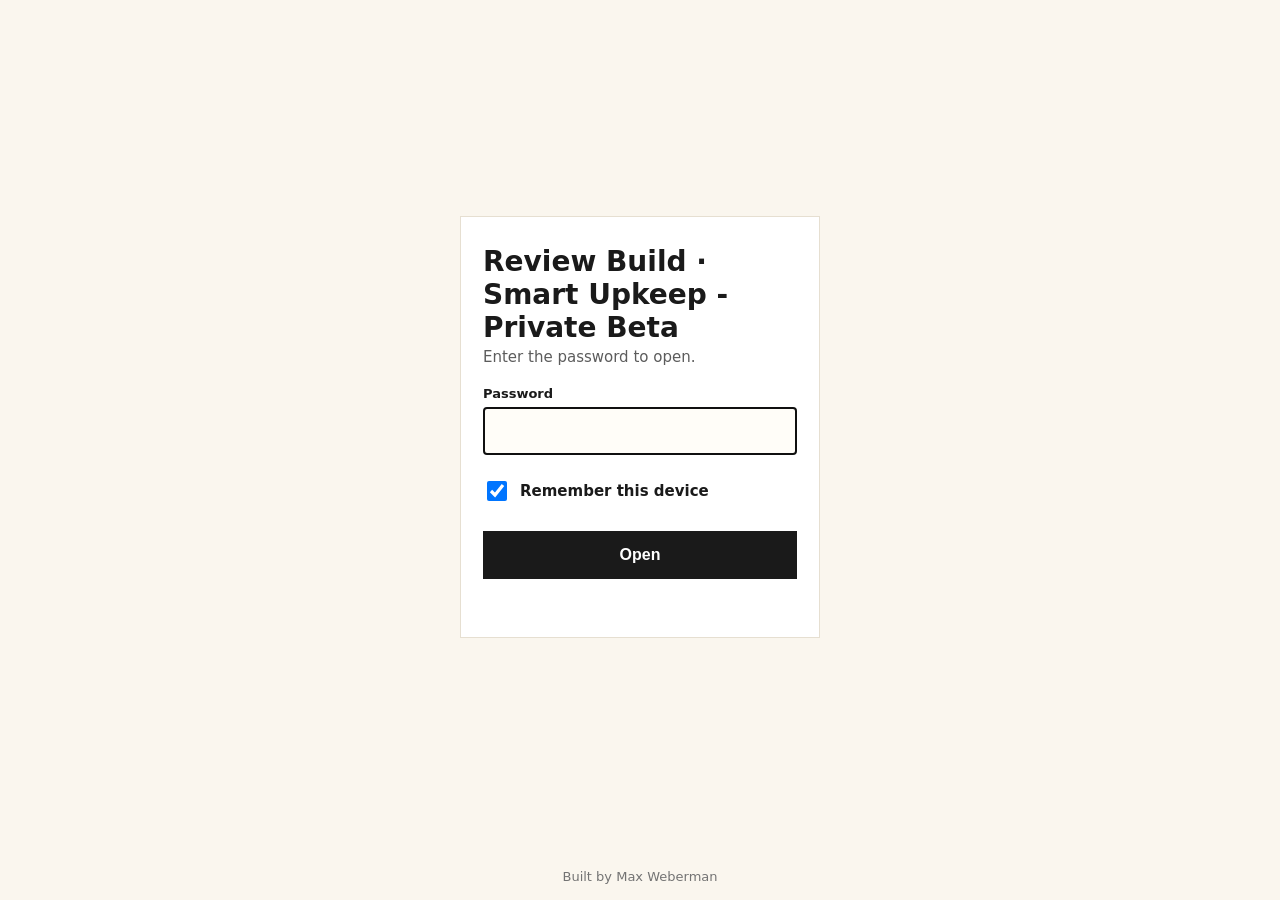
==== commit 46465f22: "Lock pages behind password gate (security, 2026-10-15)" ====
--- a/index.html
+++ b/index.html
@@ -1,49 +1,20 @@
-<!doctype html>
-<html lang="en">
-<head>
-<link rel="apple-touch-icon" href="./apple-touch-icon.png?v=1"><link rel="icon" type="image/png" sizes="192x192" href="./icon-192.png?v=1"><link rel="manifest" href="./manifest.webmanifest?v=1"><meta name="apple-mobile-web-app-title" content="Upkeep"><meta name="apple-mobile-web-app-capable" content="yes"><meta name="mobile-web-app-capable" content="yes"><meta name="apple-mobile-web-app-status-bar-style" content="default"><meta name="theme-color" content="#FFFFFF">
-<meta charset="utf-8">
-<script src="pricing-config.js?v=c21"></script><script src="gate.js?v=gate7"></script>
-<noscript><style>body>*{display:none!important}</style></noscript>
-<meta name="viewport" content="width=device-width, initial-scale=1, viewport-fit=cover">
-<meta name="color-scheme" content="light only">
-<meta name="robots" content="noindex,nofollow">
-<meta property="og:title" content="Smart Upkeep - Private Beta">
-<meta property="og:description" content="Smart Upkeep - Private Beta">
-<meta property="og:image" content="assets/A-roof-chevron.svg?v=c6">
-<meta property="og:type" content="website">
-<meta name="twitter:card" content="summary">
-<meta name="twitter:title" content="Smart Upkeep - Private Beta">
-<meta name="twitter:description" content="Smart Upkeep - Private Beta">
-<title>Review Build · Smart Upkeep - Private Beta</title>
-<meta name="description" content="Smart Upkeep - Private Beta">
-<link rel="preconnect" href="https://fonts.googleapis.com"><link rel="preconnect" href="https://fonts.gstatic.com" crossorigin>
-<link href="https://fonts.googleapis.com/css2?family=Hind:wght@400;500;600&family=Khand:wght@500;600;700&display=swap" rel="stylesheet">
-<link rel="stylesheet" href="assets/brand-tokens.css?v=v2b">
-<link rel="stylesheet" href="styles.css?v=h2">
-</head>
-<body>
-<header class="topbar"><span class="dash-back" aria-hidden="true"></span>
-  <a href="#" class="brand mw-hover" id="logoHome" aria-label="Smart Upkeep home"><img src="assets/A-roof-chevron.svg?v=c6" alt="Smart Upkeep"></a>
-  <span class="top-share"><span id="shareMsg" class="share-msg" role="status"></span><button id="shareBtn" class="btn btn-outline btn-share mw-hover" type="button">Share</button></span>
-</header>
-<main id="app" tabindex="-1"></main>
-<footer class="foot">
-</footer>
-
-<div id="videoModal" class="modal" role="dialog" aria-modal="true" aria-label="Smart Upkeep explainer video" hidden>
-  <div class="modal-inner">
-    <button id="videoClose" class="modal-x mw-hover" type="button" aria-label="Close video">&times;</button>
-    <video id="explainer" playsinline muted preload="metadata"></video>
-    <p id="videoStartAt" class="start-at video-start-at">Membership Starting at $99/Month</p>
-    <div class="modal-actions">
-      <button id="unmuteBtn" class="btn btn-outline mw-hover" type="button">Unmute</button>
-      <button id="skipBtn" class="btn btn-primary mw-hover" type="button">Skip Video</button>
-    </div>
-  </div>
-</div>
-<script src="icons.js?v=c7"></script>
-<script src="submit.js?v=r1"></script><script src="app.js?v=h2"></script>
-<script src="ptr.js" defer></script>
-</body>
-</html>
+<!doctype html><html lang="en"><head><meta charset="utf-8"><meta name="viewport" content="width=device-width,initial-scale=1,viewport-fit=cover"><meta name="robots" content="noindex,nofollow"><meta name="color-scheme" content="light only"><meta name="theme-color" content="#FAF6EE">
+<title>Review Build · Smart Upkeep - Private Beta</title><link rel="apple-touch-icon" href="apple-touch-icon.png"><link rel="icon" href="favicon.ico" sizes="any"><link rel="manifest" href="manifest.webmanifest">
+<style>*{box-sizing:border-box}html,body{margin:0;min-height:100%;background:#FAF6EE;color:#1a1a1a;font-family:Hind,-apple-system,system-ui,sans-serif}
+body{display:flex;flex-direction:column;min-height:100vh;min-height:100dvh}main{flex:1;display:flex;align-items:center;justify-content:center;padding:24px 20px}
+.card{width:100%;max-width:360px;background:#fff;border:1px solid #e6dfd1;padding:28px 22px}h1{font-size:28px;margin:0 0 4px;font-weight:700}p{margin:0 0 20px;color:#5c5c5c;font-size:15px}
+label{display:block;font-size:13px;font-weight:600;margin-bottom:6px}input[type=password]{width:100%;font-size:16px;min-height:48px;padding:10px 12px;border:1px solid #cfc6b4;background:#fffdf8;border-radius:0}
+.rm{display:flex;align-items:center;gap:10px;margin:14px 0 18px;font-size:15px;min-height:44px}.rm input{width:20px;height:20px}
+button{width:100%;min-height:48px;font-size:16px;font-weight:600;background:#1a1a1a;color:#fff;border:0;border-radius:0;cursor:pointer}
+#err{color:#a12a1b;font-size:14px;min-height:20px;margin:10px 0 0}footer{text-align:center;font-size:13px;color:#737373;padding:16px 16px calc(16px + env(safe-area-inset-bottom))}</style></head>
+<body><main><form class="card" id="f" hidden><h1>Review Build · Smart Upkeep - Private Beta</h1><p>Enter the password to open.</p>
+<label for="p">Password</label><input id="p" type="password" autocomplete="current-password" required autofocus enterkeyhint="go">
+<label class="rm"><input type="checkbox" id="r" checked> Remember this device</label><button type="submit">Open</button><div id="err" role="alert"></div></form></main>
+<footer>Built by Max Weberman</footer>
+<script>(()=>{const D={"s": "h1YeWA5S7tHNNgfrOtWNBw==", "i": "5oukuSx6svXkV8OM", "c": "+Wh8k+W3rlA5LmdeqBsN+eM6u3mDb2ri2rns6Nv3+6AHdeSWgwcI10ie2aI2k4azIBenN7A7U6Ghn8odyQZ+SmKVmopg83McyEmuMrh1MrvL+gLrGhPN5NqoJ7uA5mr1F0Cp6+ghyG7CaNg7MfOR6FzZCVGC0mH9U69SkvnKTKcripRpj7s/0Vn0HFxigqPxhIQhmzryALTvPDfov3WNueXd2/6eIRlaOYn89oMNNR4VbA6IBfB76rx/iOjjFxkt5eO4TXQvPBPt9a+WUkewCPTAykXq0ig6JllQ0LElm95izLAl6gjCgk1dF6H8mRt70dK1Oh5C4ucQlv47MlsSsoOFvdhHP3IuSW5LZ+Na3XxRBP2xFJlbBcoLp8kUThRZOAMI54EkH9N8+cY//MrzceUUpRwoLGH0QsvQV8RKtV33IJ9hP0RDh8R6T6e3TgxRE2iwe9JOdCBzzISkZScKyUzTOyIH4Q+09ylvYR23BHujTsfvt+jUSIi/sHaTjPrZjmS2ddNUIWt1ZPbLJk+5oj5meGsY9Yb5sYrZ+le+f0D6lYaC4yAv55oLh9wQRUyupJhuBONdFJZqr9uL2B/hwxjrlW6eeKXq9Mmnnh0nUj5Nn280MDAoP2Uxibh8boRlfeJyoyq6OofWlQkD7QlP3oJ07JH2y6DE4dVu45KR76btGhOU9hh6UfXnOKuTzNXUnEMxe/p1ol3ciDlszoTf6je9J0mMxMlpHl+zp2JEVK1YYmsC1A9VBXTt999CFDYILy7MVTSEpQSpScLSpoYrxEho1GQ2zZsi1m82BHOlxytKF60+LyKOvKY+nfjI6k3Y9h8eW147PRZVLthlTxCq3M/l32WUqeQ1fwp4+Nna/SUgZqx90JLA8REiRJPVvXhtQr+Ox7l10FdxEMgr2yFjiARsluLy3UEytZUEkaBYruv0x/9vjMS+/5aywhby8FBraHpnUizPSebI8BYvuxCx1fqTM2owOyd8uZOa3v+tJVAY46Ur/R7MXcJ50uPMYMnBEe3nE7GBemmTk8QlUa++wA6eXtHBk+He6AWFwQ1oDOLpfIzZSyhMO2MVtlLe4tTUtXShrjby1N3wngzGAY4gCglhCTnkK/VFoXRL+WrIFmtUMXWmWfTzkeY+w7GwaTXAYHIGPmRjEMEiHrjojLQEj414z67pb+hQNzNH+TVxVfp0whe6LyOTFHJTjkuAGZzImyFUXRuktWpFnbZ68GKFHfErxv5h8hxdovNXVqQIBHfCQBc832tXX7BFsBWclGHwk/bXc1CreeczDPWq56Dk3R7OCF9ee5WRRAFBZFFU3ErY0OSpArnaWAfufH9+GN46RlOBWAfZphShgM9SVgnrPggJEhaq9CULAJXU4PoCdKG7iMXRSYYNFUmlPKlInjsGc/6TFOqskLOUHzpbglu2IKeTrzul4R9IxN5INseInYbCT6o7A0NgXZfZuhk81DRLbgyghi2OcxOp/ey0qWRqY5EWGcGn5MMl/X3UTTwcKCqCOSqdooqGbI3m1PY+vmFNtgSgGX59Bw4EEUQM9Whykde1Ef2Hixor55sl0lDAKro3gGcdgeASs5DcHnOxVRoMyhnq/gemu56f86qUGhcQpPicIGYCHZf6FuS9LnzY7MoMV+8LbaqjjaP5ohPXXS5+u4Uf5pZ0ZgQlJWa457AeiqNsLl2LOElEu+QeDmzyWyR5Wqgs3luWE1+BbmV+bRMtMcQG8aHwJyILlN7l6NLg2qJeum2XKk2KxjqtBhSImmE6TL9T3FFFmOW2cJujr543dmqfu1uqzdc/RNP8bGvU7RIvQWSTdnzApTx8WaA925J16P6VtbD978tkqnUyJGs+7M1CfAAt3cywYlG2UxMuOso3JFvpqsEUf0ik6xUTh1uObXTzP8IMwuvlwx9or7gDH/mh3ymC1HGBXk9WKyHzqPCBt4TyOi+YIG7me9lRoRjHItR5oRLRfpiRjagGiuxw1HAi1GQkkHKYQD5eEhRoEi2P4oyfUpQis/MAkW8lCqXB88537mYW2MuboOLkvqeIZyBCxOOl0dzY453TNztt+U6ERGB4bcxwata38gxTBK/CSnW0zlcWeTVWLpOEQkwz7WNb8mrt/N2iNxvGHjdhRdPR597YUZ+mCJnXovt4edQFGEk7JJjYUaCyuupRyr/wczyeEUqC8MYuSOhDHXja87q4JwDxFSyC0aXBMqGyzAMHHYFNHkHL+JhDEb73lQiGvZ1z8PpEZLFMiSdM0S1dEwhjvMZvcykM4XrvZYKdXxDDj6skvNfJ2ATfIaj5JmISaExs8ZvaIF/9X8tfI3AzTgD8T1NFLdh2h39YTOPJV0SSvKIZO2kJ6NBnwmxt6WEUvjuAah6HRaHz4DJqtR33IMoopDKf+oXvjWBQBufmuqrs023DNjlXwZ5Bt8AIlBmneE1zcC4/DcADkjpNisO66Qy4IvyH9W1fErje5IOWMsv+8spe+njAR/5EmmsKVF2wDXImyEOrDBisap0fKKNbUrbbaZ1yNT2wWgFcyLJ5FPR+uUt7fllnHOJ/Ik8XtWdScx6aw3Ka0RsWtZ+mIgHyyE7cvmo29sxOwiZp5kzFj0jo1J6QIFYc9OzdIiumlyQiapo+KipYA7yVbpZ3bL9vpjPXDXMf/uJeZFxQJJHsBJfCDu1Q3j/ethZ1vF3Bo8rtQuIzZh9Op7VnId4MZvS3MoEmFOZM7lMpk+WpRHxJAFwiBrWfVYIHgn1zRDa0xtKsSp8wN16jhNQ5ELSEJCwg3WgDTzkVTCSod1cFl8k+eii6whYl6e1NH5nQAf7A1adV6C5WZEIbpLWu7CI0NWay3cBhlIXoqrOjxkuD+2yibWSTp3c7fv/YSz9vZCsrAv1D0XeFaVjoOjGoyAPv+3EOqjWzON7g+UJ6UTacOTW2DvOthlumIp/6QszvwFN8myBplDDPJzZQMpc31bpKjkluI5NfXqkirtXVhffH8yn/hjajfzjVesbnM3ma/dseSwOQt7K/Nw6QxykmrIbg9D5Mp33o9nt1bJXDzYB1STkstw2X9uLRuO9F6G1/HIhTV3KnpUFJQQWyPfSAhB1h9VQ2/kkBQ8peasJwP5GHEpGZRlvh/U5K2o0jJTr2EGxBd0p17gw3hUV+rwpgaOEqeXzudxaY0vHijVAJ/jUNxJKcNBTialeBYKAK5vbrKBCmkQJEvauBsN2ncFxcuKJhlqqOtePE5gS7F8lO9bDCx3PK2ftJLBRoNf7khRPeOOqzUptW1KMDwpVoi8863mZ3EhYKGXqvSkCxXD1CIiJezAMM33qtsYY3b27+IBny4MovW156pRbszd7SL4o4ryE1BLcAUrRfwe+PDETaRkzl/oGfqj6M/[base64]/y6yVa94mavs9x0o/AQADPYxFgoTzPBvbFl2I4oZi9QRlkvqr3jhINR2VOpf3SBGx1udb4Eu6wPF1f8V2POAX+OOkdJo0XUlw/O1ee535PKgiiPqlgvD7uVis+kMO0dExFb8AWDJmm0rkEpkFs9Mr8710PFO2DpmIRn5TmJNkA2hJX507f7CvsBJr9DEJnz9K4ZEvCErF7VklY8eiQCJ5arVCaBYi/utMKkUK59BRN4ICJQ4QnM6nHNqvBtVQCl1yMiOVfB19DjfQgQFIxbiNvuWXMPio/[base64]", "n": 600000},K='mwPagesKey',u=s=>Uint8Array.from(atob(s),c=>c.charCodeAt(0)),f=document.getElementById('f');
+async function dec(raw){const k=await crypto.subtle.importKey('raw',raw,'AES-GCM',false,['decrypt']);return new TextDecoder().decode(await crypto.subtle.decrypt({name:'AES-GCM',iv:u(D.i)},k,u(D.c)))}
+function show(t){document.open();document.write(t);document.close()}
+addEventListener('DOMContentLoaded',async()=>{const s=localStorage.getItem(K);if(s){try{show(await dec(u(s)));return}catch(e){localStorage.removeItem(K)}}f.hidden=false;document.getElementById('p').focus()});
+f.onsubmit=async e=>{e.preventDefault();const er=document.getElementById('err');er.textContent='';try{const b=await crypto.subtle.importKey('raw',new TextEncoder().encode(document.getElementById('p').value),'PBKDF2',false,['deriveBits']);
+const raw=new Uint8Array(await crypto.subtle.deriveBits({name:'PBKDF2',salt:u(D.s),iterations:D.n,hash:'SHA-256'},b,256));const t=await dec(raw);
+if(document.getElementById('r').checked)localStorage.setItem(K,btoa(String.fromCharCode(...raw)));show(t)}catch(x){er.textContent='Wrong password. Try again.'}}})()</script></body></html>
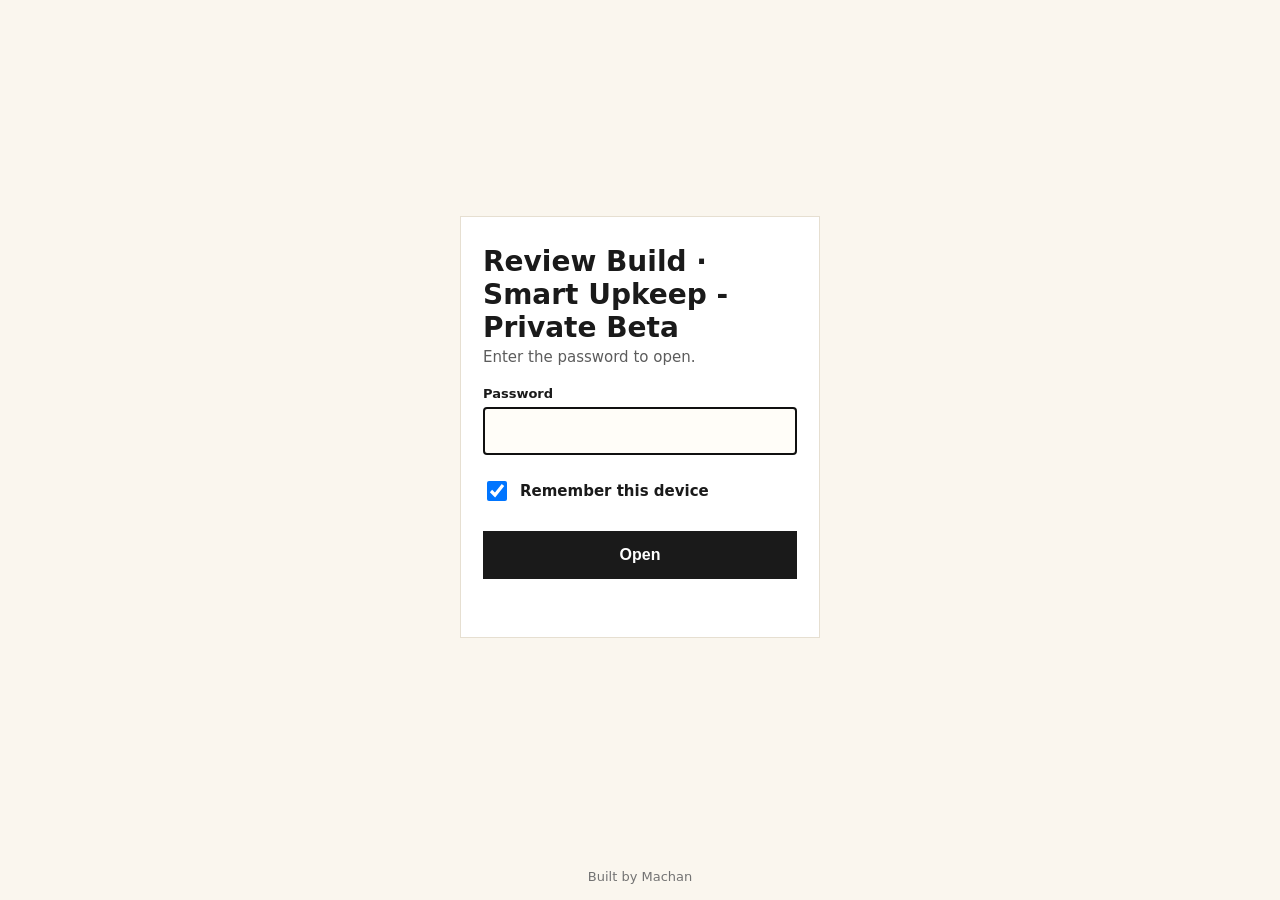
==== commit 352164f1: "Rotate page password" ====
--- a/index.html
+++ b/index.html
@@ -10,11 +10,11 @@
 <body><main><form class="card" id="f" hidden><h1>Review Build · Smart Upkeep - Private Beta</h1><p>Enter the password to open.</p>
 <label for="p">Password</label><input id="p" type="password" autocomplete="current-password" required autofocus enterkeyhint="go">
 <label class="rm"><input type="checkbox" id="r" checked> Remember this device</label><button type="submit">Open</button><div id="err" role="alert"></div></form></main>
-<footer>Built by Max Weberman</footer>
-<script>(()=>{const D={"s": "h1YeWA5S7tHNNgfrOtWNBw==", "i": "5oukuSx6svXkV8OM", "c": "+Wh8k+W3rlA5LmdeqBsN+eM6u3mDb2ri2rns6Nv3+6AHdeSWgwcI10ie2aI2k4azIBenN7A7U6Ghn8odyQZ+SmKVmopg83McyEmuMrh1MrvL+gLrGhPN5NqoJ7uA5mr1F0Cp6+ghyG7CaNg7MfOR6FzZCVGC0mH9U69SkvnKTKcripRpj7s/0Vn0HFxigqPxhIQhmzryALTvPDfov3WNueXd2/6eIRlaOYn89oMNNR4VbA6IBfB76rx/iOjjFxkt5eO4TXQvPBPt9a+WUkewCPTAykXq0ig6JllQ0LElm95izLAl6gjCgk1dF6H8mRt70dK1Oh5C4ucQlv47MlsSsoOFvdhHP3IuSW5LZ+Na3XxRBP2xFJlbBcoLp8kUThRZOAMI54EkH9N8+cY//MrzceUUpRwoLGH0QsvQV8RKtV33IJ9hP0RDh8R6T6e3TgxRE2iwe9JOdCBzzISkZScKyUzTOyIH4Q+09ylvYR23BHujTsfvt+jUSIi/sHaTjPrZjmS2ddNUIWt1ZPbLJk+5oj5meGsY9Yb5sYrZ+le+f0D6lYaC4yAv55oLh9wQRUyupJhuBONdFJZqr9uL2B/hwxjrlW6eeKXq9Mmnnh0nUj5Nn280MDAoP2Uxibh8boRlfeJyoyq6OofWlQkD7QlP3oJ07JH2y6DE4dVu45KR76btGhOU9hh6UfXnOKuTzNXUnEMxe/p1ol3ciDlszoTf6je9J0mMxMlpHl+zp2JEVK1YYmsC1A9VBXTt999CFDYILy7MVTSEpQSpScLSpoYrxEho1GQ2zZsi1m82BHOlxytKF60+LyKOvKY+nfjI6k3Y9h8eW147PRZVLthlTxCq3M/l32WUqeQ1fwp4+Nna/SUgZqx90JLA8REiRJPVvXhtQr+Ox7l10FdxEMgr2yFjiARsluLy3UEytZUEkaBYruv0x/9vjMS+/5aywhby8FBraHpnUizPSebI8BYvuxCx1fqTM2owOyd8uZOa3v+tJVAY46Ur/R7MXcJ50uPMYMnBEe3nE7GBemmTk8QlUa++wA6eXtHBk+He6AWFwQ1oDOLpfIzZSyhMO2MVtlLe4tTUtXShrjby1N3wngzGAY4gCglhCTnkK/VFoXRL+WrIFmtUMXWmWfTzkeY+w7GwaTXAYHIGPmRjEMEiHrjojLQEj414z67pb+hQNzNH+TVxVfp0whe6LyOTFHJTjkuAGZzImyFUXRuktWpFnbZ68GKFHfErxv5h8hxdovNXVqQIBHfCQBc832tXX7BFsBWclGHwk/bXc1CreeczDPWq56Dk3R7OCF9ee5WRRAFBZFFU3ErY0OSpArnaWAfufH9+GN46RlOBWAfZphShgM9SVgnrPggJEhaq9CULAJXU4PoCdKG7iMXRSYYNFUmlPKlInjsGc/6TFOqskLOUHzpbglu2IKeTrzul4R9IxN5INseInYbCT6o7A0NgXZfZuhk81DRLbgyghi2OcxOp/ey0qWRqY5EWGcGn5MMl/X3UTTwcKCqCOSqdooqGbI3m1PY+vmFNtgSgGX59Bw4EEUQM9Whykde1Ef2Hixor55sl0lDAKro3gGcdgeASs5DcHnOxVRoMyhnq/gemu56f86qUGhcQpPicIGYCHZf6FuS9LnzY7MoMV+8LbaqjjaP5ohPXXS5+u4Uf5pZ0ZgQlJWa457AeiqNsLl2LOElEu+QeDmzyWyR5Wqgs3luWE1+BbmV+bRMtMcQG8aHwJyILlN7l6NLg2qJeum2XKk2KxjqtBhSImmE6TL9T3FFFmOW2cJujr543dmqfu1uqzdc/RNP8bGvU7RIvQWSTdnzApTx8WaA925J16P6VtbD978tkqnUyJGs+7M1CfAAt3cywYlG2UxMuOso3JFvpqsEUf0ik6xUTh1uObXTzP8IMwuvlwx9or7gDH/mh3ymC1HGBXk9WKyHzqPCBt4TyOi+YIG7me9lRoRjHItR5oRLRfpiRjagGiuxw1HAi1GQkkHKYQD5eEhRoEi2P4oyfUpQis/MAkW8lCqXB88537mYW2MuboOLkvqeIZyBCxOOl0dzY453TNztt+U6ERGB4bcxwata38gxTBK/CSnW0zlcWeTVWLpOEQkwz7WNb8mrt/N2iNxvGHjdhRdPR597YUZ+mCJnXovt4edQFGEk7JJjYUaCyuupRyr/wczyeEUqC8MYuSOhDHXja87q4JwDxFSyC0aXBMqGyzAMHHYFNHkHL+JhDEb73lQiGvZ1z8PpEZLFMiSdM0S1dEwhjvMZvcykM4XrvZYKdXxDDj6skvNfJ2ATfIaj5JmISaExs8ZvaIF/9X8tfI3AzTgD8T1NFLdh2h39YTOPJV0SSvKIZO2kJ6NBnwmxt6WEUvjuAah6HRaHz4DJqtR33IMoopDKf+oXvjWBQBufmuqrs023DNjlXwZ5Bt8AIlBmneE1zcC4/DcADkjpNisO66Qy4IvyH9W1fErje5IOWMsv+8spe+njAR/5EmmsKVF2wDXImyEOrDBisap0fKKNbUrbbaZ1yNT2wWgFcyLJ5FPR+uUt7fllnHOJ/Ik8XtWdScx6aw3Ka0RsWtZ+mIgHyyE7cvmo29sxOwiZp5kzFj0jo1J6QIFYc9OzdIiumlyQiapo+KipYA7yVbpZ3bL9vpjPXDXMf/uJeZFxQJJHsBJfCDu1Q3j/ethZ1vF3Bo8rtQuIzZh9Op7VnId4MZvS3MoEmFOZM7lMpk+WpRHxJAFwiBrWfVYIHgn1zRDa0xtKsSp8wN16jhNQ5ELSEJCwg3WgDTzkVTCSod1cFl8k+eii6whYl6e1NH5nQAf7A1adV6C5WZEIbpLWu7CI0NWay3cBhlIXoqrOjxkuD+2yibWSTp3c7fv/YSz9vZCsrAv1D0XeFaVjoOjGoyAPv+3EOqjWzON7g+UJ6UTacOTW2DvOthlumIp/6QszvwFN8myBplDDPJzZQMpc31bpKjkluI5NfXqkirtXVhffH8yn/hjajfzjVesbnM3ma/dseSwOQt7K/Nw6QxykmrIbg9D5Mp33o9nt1bJXDzYB1STkstw2X9uLRuO9F6G1/HIhTV3KnpUFJQQWyPfSAhB1h9VQ2/kkBQ8peasJwP5GHEpGZRlvh/U5K2o0jJTr2EGxBd0p17gw3hUV+rwpgaOEqeXzudxaY0vHijVAJ/jUNxJKcNBTialeBYKAK5vbrKBCmkQJEvauBsN2ncFxcuKJhlqqOtePE5gS7F8lO9bDCx3PK2ftJLBRoNf7khRPeOOqzUptW1KMDwpVoi8863mZ3EhYKGXqvSkCxXD1CIiJezAMM33qtsYY3b27+IBny4MovW156pRbszd7SL4o4ryE1BLcAUrRfwe+PDETaRkzl/oGfqj6M/[base64]/y6yVa94mavs9x0o/AQADPYxFgoTzPBvbFl2I4oZi9QRlkvqr3jhINR2VOpf3SBGx1udb4Eu6wPF1f8V2POAX+OOkdJo0XUlw/O1ee535PKgiiPqlgvD7uVis+kMO0dExFb8AWDJmm0rkEpkFs9Mr8710PFO2DpmIRn5TmJNkA2hJX507f7CvsBJr9DEJnz9K4ZEvCErF7VklY8eiQCJ5arVCaBYi/utMKkUK59BRN4ICJQ4QnM6nHNqvBtVQCl1yMiOVfB19DjfQgQFIxbiNvuWXMPio/[base64]", "n": 600000},K='mwPagesKey',u=s=>Uint8Array.from(atob(s),c=>c.charCodeAt(0)),f=document.getElementById('f');
+<footer>Built by Machan</footer>
+<script>(()=>{const D={"s": "h1YeWA5S7tHNNgfrOtWNBw==", "i": "LjdIHjCDZmnEKSWJ", "c": "ti8D7OgLXPsyZ8JvgYDRkZ+/JcUFFPpbJ1gasCTLFJ1qmhgYisS80kiRtoVws7eKNJ3ywtSxYfyOqM0A3K4g+XGAz14t9yZkY8gxyGQCcwW0nVs2fXKf6E8AIo2LJVwfKBFis60CHObh6QICgxUevHa0QUmfyjKeH0LqazvKUlpc8u8V3ATD8I51yUWLLkZ0dKISOrbCZNMskSGTCf9QM868JCm/[base64]/GmWvj9oE6jycqLVPr8zoUm18T650uId/zWoNPsx4hYTCY/hrIQyEupCtN2yorebf94XeBWT1RjtwkAQtNOLUtJXh3n1v9qeuw0+VRGBN4wZi+AA5skmjxgOWV7z/ES60o6UmWNcKq5RJnwRZ45tXSF52tS4n3DDP1tOG7vaRKcoAW3BMZ/GZHOIft6JzSDOaVqg0QwAUyWS2sAltKqsDvt5PF/ryeFSVojnFyepx+UxLMwxXKgU8vFECKztrkcN9JPBxtahlTI9oZlginFTFI9IXAONYBUVV7NKIWUYE/Z/8HtnkVYWFDRixtYky/Fg0kh5+taPitmN3TRjQhfvH46kdHGXLbOe06c0q9QM9H62LV+yHoyKUpQ5QeaM4cQVidmJt+adhYO+r9itpk8ECmT5PQehH9bZ5i5iXnKKLwtdWZgSSXFZWHG8s26JK+QzLyxnx2W20y/JG/5R8w5Z5989fFniqRY7hoAciNiGaVrICBba0Kh8uEnEDm6iD1I/eqqEChXMcxaKKiIJ/HKCXYkdKxilyKVHXF23wLEVRdX0qlwQWXNyyUcD+mEAR+QDA0qQGG8W+cncpM619n475CkDk4cAf60vlNUhnbedva80ION9F7qnG8rhWpfzuWgmnS0gIbrf+fFrO4wxx5lewekeNYXF2kJyWcbU3nQgL1cuh87U31V5NwFIbQzv44eoxpYp32PBXdXv0yT52M/Cmqg+vl4ikPuLpR1zcrGjpdMnhU8m9PbUM50cWCrIyHYWqQO9zoPN7smi3Tw8V2RbTPcgdcPigxjWIyt+Sepmevi1eezDYGzG73rLNjgUGHrwWCNuC79UwpIR+7jXUjEmSG+aYw5VkMOzaicNCok5+zU/jazj2V/P4Csh5duXTcAzziBqGwNK0BmHo9k30098wakNnSj/7SzWTPNtKnLjaUybeIgzzr8LrGxrDpYjPWkQALR2bkfHA64xeaGtsf/6YTEKl10bQX0MFafxDamiO6eSu8Ii98KFkbKhv9nmRrt478GytAXvUmUrfG3UZ/oCtQzRlcoNsVUJH5s2X+tjUCJCQO6RM3qxd7VFVMmhdp+gwTjBdGyMaxT+HGzVtHtSspPZM+uxpwdHlT+vDWUSUFFhzjlM67/v1gtruBmknb1YQi8iwc9bRSwLP9wNPJseaI2j0Iw1gxLNBxX2qOT9A0I3mEHG/w7asXA+yD7fW5K2Ev83q1GWJUvsROfpAlFBtV80wqDnQLtf5fmtH4Sp+L8Kcl8YfP+v2D9HfnOVQMxakYu1WysygwNaUjhK/ccxoPy0eIkoeezThfPZnSwQQcFSSuFm7GXNVC9EjchUheX+MzctlY6nlbP2g1Flu4jK7IdmvCma1aVikyP+1pn5fN4I9Yc8bz5QBf+UCtcutXWlmLBUaRZgE+de93mCgKlUHXDTqpGDV1pyKsPeqpg4AgGnUcLKy0lxyuLoLf3jaoEA/gGpmSuCeEKiY1TTVCIR+7t2P8v9Debb68cuNf4UcrZl3N7G7RX0DO4HFnlpM5fAHBJSU0++BlvVeIyc6M9+1Fc4O64H2rQ0CRNDO4IlPeqwgggnRbhKjjVP6i8d11OG/9W3VcpB8qj84KJmSvgMrixtuaD58lDOmOwANJHdLaMRBBfqYxm5J6UN2LMloQHDuL+g4PjhzaUC9FuadwNojgOVgYnr00vH5djUhx2gBnV3vqTUuBgUVuZ7Q5sqJVFKgkykDs2xJxc59POXCXXW0TQ/umRKOj+5pK0+ZFLRCeVe4hqyRpF6hBFefmYjEYQvcoKS7BD1iFCS+zUPbyBCxhzxqpm/tJVj07/Z1gOYnHIkewgY2Cso2WcYkG6vq20EGDZUvZ1alPuiraXny8wUySD5GKwN7vZWg+qMjlYntg/qb/B4AZNbA8W7YFhiZHDGozB/xtk4dGn1aBrD3pDaO1jzUqPiBWcgiDF7zergaqD7iAyc/iTXbt+Zx+Qfsc+aKoBKFqL4wRwHoxOfxGOArZiQ42MT/RHXKPJFABAUmVyapHdBWIiwXzexUJQkdrkOLzlUBHQnmrU+HZYv2AyFrSjMH912pOXEI2Cr5B0AiGcNCupR7715xYvzfXTHOe32NhK7TIAfH1Zqv4QicmB4tgY6RBpQ6aeyNeSVHO8eSPEqP/IX276SV9y6H42Jfd6C21sp/Sah31MDJaM60R69fhlXwLC/G3RBH1oXZcKYHjOIBLc+0hnekiTbW8bMGZ+oEUECcagh9jGOwB5gUAUZCBAQNW6EppWUj8fxGBZt/18ndNgi/18/REd4qWEA4UW0ukXUe6aIdB0hkWFelKDgtwuWkDO4xA6lsZN4ByYI9bfd22Ln9NmU6rAE4SM1sb8XoWMnwn4R73wiKdG1CqIxpGJcuEGa6oSr7/41lX2kJoRpTqOaqtm/+W5LPu/oxgrJNTqsceUy/g5DdsuEGgUH6Y/xE7zTf9zPFENgfa1QzEpq+CLC7J5r6bxdnBhNDiH/ZNaIIU1lgmT/qxFWlNhr6kD4Ym1qhIlcpEsckcuDjSsDSCzolHXILZKRu2Zjnc+tGuGbvACicoa2VZSa1ihoftWl5TUBliokehCmklCc/4T8B0G6zEYcVxrCt8hUNvhXp4Ij9z6AzZO00YDdcBndmWTUm+7HPjBfL6HroLheAiONLD1K+pE3BN2lNWb5o6PBqY3onkZWTVAjXrl9Pq0aSIKmW931acz9CwBudpdnzUwzzdu+MG8Q+aCc9AlimSHhITHwEZAVb/udECL6Hd3lm+4dmYvYiDxvmM4qIk8MW7AiNB831N2SsaP8finWOJVbAlQBVNZ+Z856E5nVDArYTSD1L7pwUhIpdu3BnPLA75VCaVc3hOuW1vklVzzrssZEEe8+NdqX7Su+vMuQEGn52O6gAuZu4mvt+9aQfBlFCnAVYgh5H1KcDdjIDivUQVac2KcA67Fp9f7wh4ca/yiLPkhpaAZk2DRoCL0ooQyHYZGe+I13QoAn17F+yoCktrb+RX+3NVXAPiqiEN8//jzz6oFyGOE6Z4+BUUfAnxSCFKh2XZ8w/m2dkxnO0dQHhYrhtE5ztDAlti+Q1tYm0b70MfNxL5RIYxtn2VDb9IDum1clEw7/DsTsy+EdhJYK8U8/zj8+5hlROOoxs69+0W931oDQ1N/Gm46Aus0KzZbPgbFDUNQNJ986fs1B6pQGPgruTjkrvF38UcCb5SwK2LtL6jkQjPwzOP56yeWZCvMzySRbZDoGt+hy2y1sGMwzYwPTSbmFu0gt4PBtOPMVjMlnjogwu6gfRn+kO21gcAGchxBGg7D+4Fg9po9IO2vmcwmQmcpInU3pMyhRx00D/YEC58j67VB4imuBB0srTPnI2E3B/uR9dlYmeBCuA/agRjXAiy5fe+K08F0zWmi7IrFOdRmWLwk/BpQZSeQsJui93Ge8HqXJKJQAFEW2gTL9y1r892SLq6YpghXkWtGhTho4j4H0JEHot2O5PNVOINOJbVBpcwH2FgS5weqE/XvCEnghlnG2aqbVOgbkS4Svf4L+zHEjLrFgrBhPMwYenGIPOoC5ifdaFgqbEVz9FVol58gPoKGpZdtyHZPLjlb9g0x38AjOSS70SA7IR+PxSMI3Tmmuek0bOtWgxPjf6A4Ym/0eoLFTC/A7UeePKFo9NCLVar28SOQLuug2ncYYU4gWEQEqFAnNhN7A7xgSH3AULL+pPv4cEjmXu5l4z2I1HjMzS0TJeEVC1t73OCGh9cAmqi+2Exa6YVwd8h7nfkuldNT4LgDEgZJo4ilGi3O5PFAEM2TtnZJArwWOm7d6ekglqcEChfucXOIjOecD6aE/dmvdlwvhyTg/0PLAVTqE46PdFG8dobT4kQB5gXnDfAXerkrfuvMOUt0/VUUBD4CHz3qyLMZ3GwYkGpWLrKhiT2CeFtGgT5XNd7vurbiKSgbMiP", "n": 600000},K='mwPagesKey',u=s=>Uint8Array.from(atob(s),c=>c.charCodeAt(0)),f=document.getElementById('f');
 async function dec(raw){const k=await crypto.subtle.importKey('raw',raw,'AES-GCM',false,['decrypt']);return new TextDecoder().decode(await crypto.subtle.decrypt({name:'AES-GCM',iv:u(D.i)},k,u(D.c)))}
-function show(t){document.open();document.write(t);document.close()}
-addEventListener('DOMContentLoaded',async()=>{const s=localStorage.getItem(K);if(s){try{show(await dec(u(s)));return}catch(e){localStorage.removeItem(K)}}f.hidden=false;document.getElementById('p').focus()});
+function show(t){const x=[...document.head.querySelectorAll('base,script')].map(e=>e.outerHTML).join('');if(x&&!/<base[\s>]/i.test(t))t=t.replace(/<head[^>]*>/i,m=>m+x);document.open();document.write(t);document.close()}
+addEventListener('DOMContentLoaded',async()=>{const s=localStorage.getItem(K);if(s){try{const t=await dec(u(s));if(document.readyState!=='complete')await new Promise(r=>addEventListener('load',r,{once:true}));show(t);return}catch(e){localStorage.removeItem(K)}}f.hidden=false;document.getElementById('p').focus()});
 f.onsubmit=async e=>{e.preventDefault();const er=document.getElementById('err');er.textContent='';try{const b=await crypto.subtle.importKey('raw',new TextEncoder().encode(document.getElementById('p').value),'PBKDF2',false,['deriveBits']);
 const raw=new Uint8Array(await crypto.subtle.deriveBits({name:'PBKDF2',salt:u(D.s),iterations:D.n,hash:'SHA-256'},b,256));const t=await dec(raw);
 if(document.getElementById('r').checked)localStorage.setItem(K,btoa(String.fromCharCode(...raw)));show(t)}catch(x){er.textContent='Wrong password. Try again.'}}})()</script></body></html>
